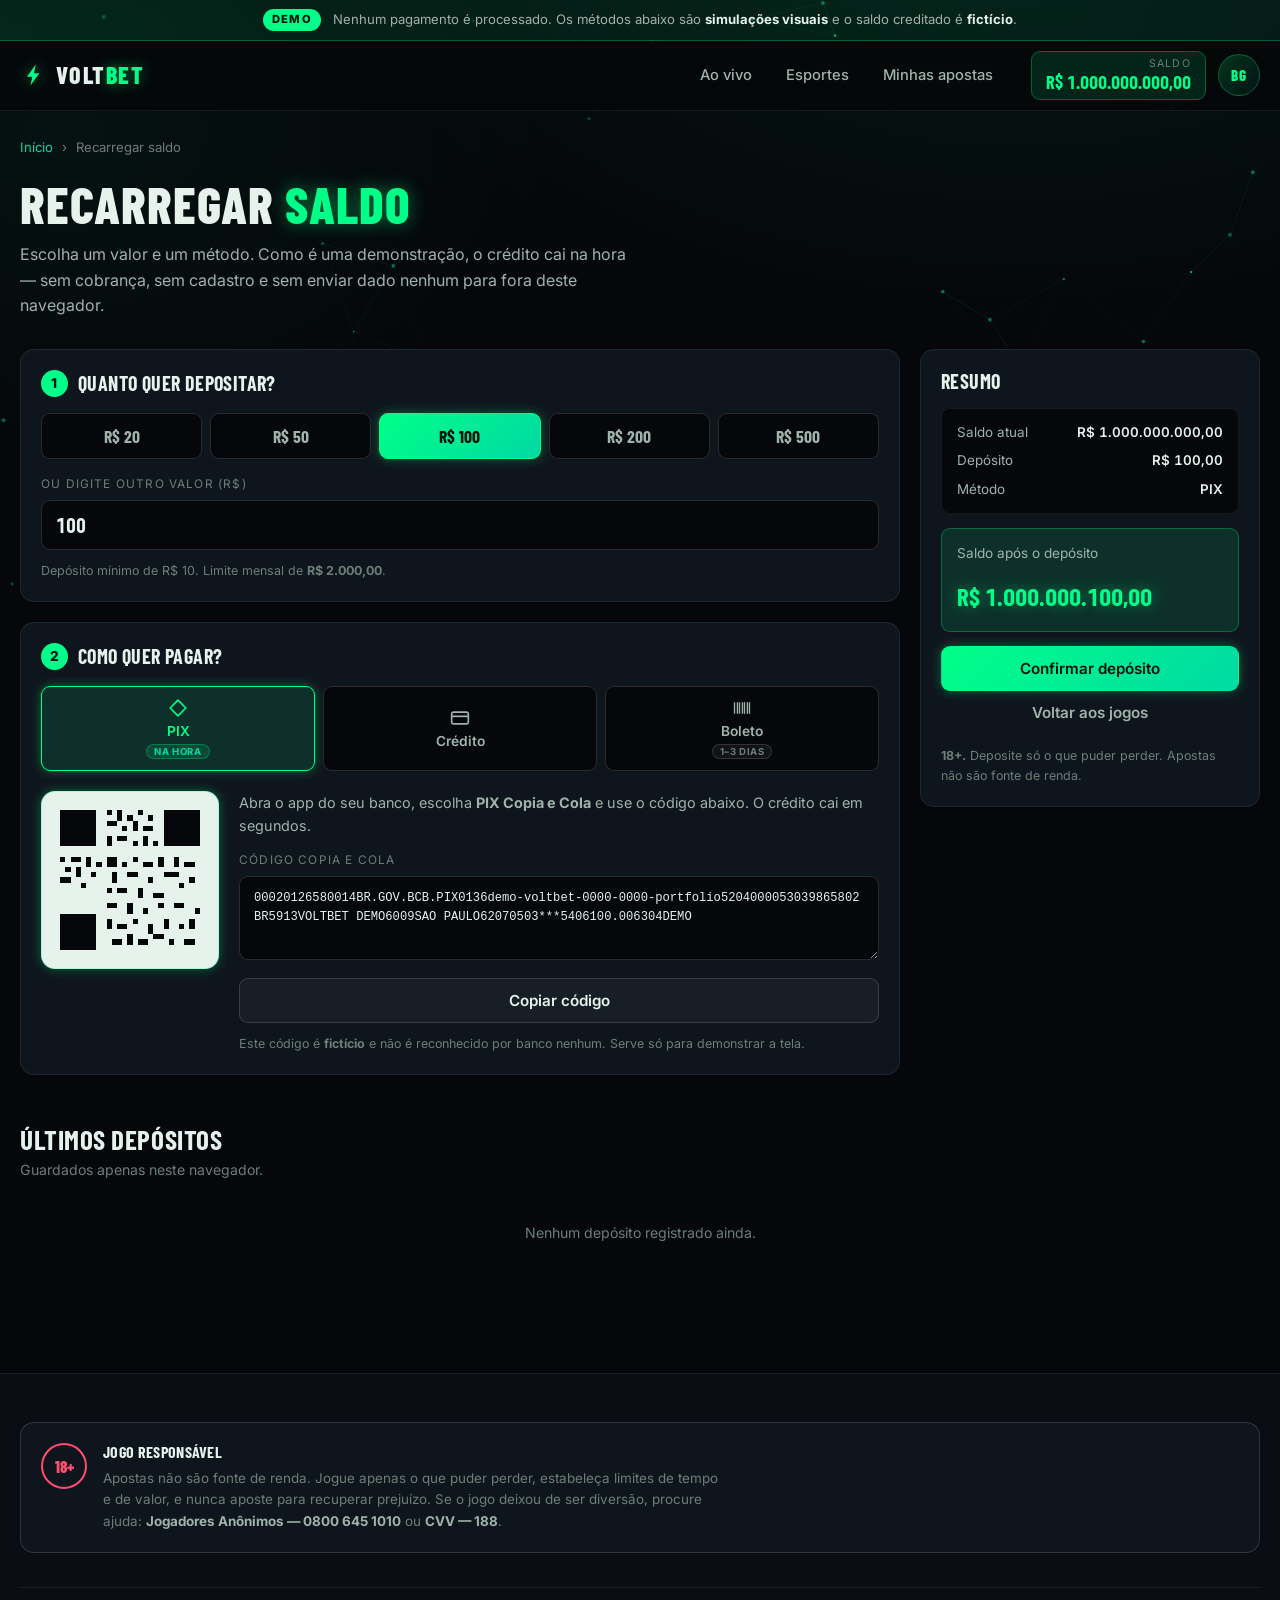
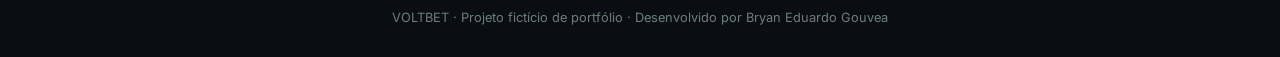
==== recarregar.html @ 622a9a7a "VoltBet: site de apostas como demonstração de portfólio Apostas esportivas com cupom, sete jogos de " ====
<!DOCTYPE html>
<html lang="pt-BR">
<head>
  <meta charset="UTF-8">
  <meta name="viewport" content="width=device-width, initial-scale=1.0">
  <meta name="description" content="Recarga de saldo fictício do VOLTBET — demonstração de portfólio com PIX, cartão e boleto simulados. Nenhum pagamento real é processado.">
  <meta name="theme-color" content="#05070a">
  <title>Recarregar saldo — VOLTBET (demonstração)</title>

  <link rel="preconnect" href="https://fonts.googleapis.com">
  <link rel="preconnect" href="https://fonts.gstatic.com" crossorigin>
  <link href="https://fonts.googleapis.com/css2?family=Barlow+Condensed:wght@600;700;800&family=Inter:wght@400;500;600;700&display=swap" rel="stylesheet">

  <link rel="icon" href="data:image/svg+xml,%3Csvg xmlns='http://www.w3.org/2000/svg' viewBox='0 0 32 32'%3E%3Crect width='32' height='32' rx='7' fill='%2305070a'/%3E%3Cpath d='M18 4 L8 18 h6 l-2 10 10-14 h-6 z' fill='%2300ff88'/%3E%3C/svg%3E">

  <link rel="stylesheet" href="css/style.css">
  <link rel="stylesheet" href="css/paginas.css">
</head>
<body>

  <a class="pular-para-conteudo" href="#conteudo">Pular para o conteúdo</a>

  <canvas id="fundo-animado" class="fundo-animado" aria-hidden="true"></canvas>

  <!-- ================== FAIXA DE AVISO ================== -->
  <div class="faixa-demo" role="note">
    <span class="faixa-demo__selo">DEMO</span>
    <p>
      Nenhum pagamento é processado. Os métodos abaixo são
      <strong>simulações visuais</strong> e o saldo creditado é
      <strong>fictício</strong>.
    </p>
  </div>

  <!-- ================== CABEÇALHO ================== -->
  <header class="cabecalho">
    <div class="cabecalho__interno">

      <a class="logo" href="index.html" aria-label="VOLTBET, página inicial">
        <svg class="logo__raio" viewBox="0 0 32 32" width="28" height="28" aria-hidden="true" focusable="false">
          <path d="M18 4 L8 18 h6 l-2 10 10-14 h-6 z" fill="currentColor"/>
        </svg>
        <span class="logo__texto">VOLT<span class="logo__destaque">BET</span></span>
      </a>

      <nav class="nav-principal" aria-label="Navegação principal">
        <ul>
          <li><a href="index.html#ao-vivo">Ao vivo</a></li>
          <li><a href="index.html#futebol">Esportes</a></li>
          <li><a href="index.html#historico">Minhas apostas</a></li>
        </ul>
      </nav>

      <div class="cabecalho__conta">
        <div class="saldo">
          <span class="saldo__rotulo">Saldo</span>
          <strong class="saldo__valor" id="saldo-valor" aria-live="polite">R$&nbsp;500,00</strong>
        </div>

        <button class="avatar" type="button" id="btn-perfil"
                aria-expanded="false" aria-controls="painel-perfil"
                aria-label="Abrir painel de perfil">
          <span class="avatar__iniciais" aria-hidden="true">BG</span>
        </button>
      </div>

    </div>
  </header>

  <!-- ================== CONTEÚDO ================== -->
  <main class="pagina" id="conteudo">

    <nav class="migalhas" aria-label="Você está aqui">
      <a href="index.html">Início</a>
      <span aria-hidden="true">›</span>
      <span aria-current="page">Recarregar saldo</span>
    </nav>

    <h1 class="pagina__titulo">RECARREGAR <span class="brilho-verde">SALDO</span></h1>
    <p class="pagina__descricao">
      Escolha um valor e um método. Como é uma demonstração, o crédito cai na
      hora — sem cobrança, sem cadastro e sem enviar dado nenhum para fora
      deste navegador.
    </p>

    <div class="recarga">

      <!-- ---------- COLUNA 1: valor + métodos ---------- -->
      <div class="recarga__principal">

        <!-- Passo 1: valor -->
        <section class="cartao" aria-labelledby="titulo-valor">
          <h2 class="cartao__titulo" id="titulo-valor">
            <span class="passo">1</span> Quanto quer depositar?
          </h2>

          <div class="valores-rapidos" role="group" aria-label="Valores sugeridos">
            <button class="valor-chip" type="button" data-valor="20">R$ 20</button>
            <button class="valor-chip" type="button" data-valor="50">R$ 50</button>
            <button class="valor-chip ativo" type="button" data-valor="100">R$ 100</button>
            <button class="valor-chip" type="button" data-valor="200">R$ 200</button>
            <button class="valor-chip" type="button" data-valor="500">R$ 500</button>
          </div>

          <label class="campo" for="valor-deposito">
            <span class="campo__rotulo">Ou digite outro valor (R$)</span>
            <input class="campo__entrada" type="number" id="valor-deposito"
                   min="10" step="10" value="100"
                   inputmode="decimal" autocomplete="off">
          </label>

          <p class="cartao__nota" id="aviso-limite">
            Depósito mínimo de R$ 10. Limite mensal de
            <strong id="texto-limite">R$ 2.000,00</strong>.
          </p>
        </section>

        <!-- Passo 2: método -->
        <section class="cartao" aria-labelledby="titulo-metodo">
          <h2 class="cartao__titulo" id="titulo-metodo">
            <span class="passo">2</span> Como quer pagar?
          </h2>

          <!-- Abas -->
          <div class="abas" role="tablist" aria-label="Métodos de pagamento">
            <button class="aba ativa" type="button" role="tab" id="aba-pix"
                    aria-selected="true" aria-controls="painel-pix" data-metodo="pix">
              <span class="aba__icone" aria-hidden="true">
                <svg viewBox="0 0 24 24" width="20" height="20">
                  <path d="M12 2.6 21.4 12 12 21.4 2.6 12z" fill="none" stroke="currentColor" stroke-width="2" stroke-linejoin="round"/>
                </svg>
              </span>
              PIX
              <span class="aba__selo">Na hora</span>
            </button>

            <button class="aba" type="button" role="tab" id="aba-cartao"
                    aria-selected="false" aria-controls="painel-cartao" data-metodo="cartão">
              <span class="aba__icone" aria-hidden="true">
                <svg viewBox="0 0 24 24" width="20" height="20">
                  <rect x="2" y="5" width="20" height="14" rx="2.5" fill="none" stroke="currentColor" stroke-width="2"/>
                  <path d="M2 10h20" stroke="currentColor" stroke-width="2"/>
                </svg>
              </span>
              Crédito
            </button>

            <button class="aba" type="button" role="tab" id="aba-boleto"
                    aria-selected="false" aria-controls="painel-boleto" data-metodo="boleto">
              <span class="aba__icone" aria-hidden="true">
                <svg viewBox="0 0 24 24" width="20" height="20">
                  <path d="M3 5v14M6.5 5v14M9 5v14M12.5 5v14M15 5v14M18.5 5v14M21 5v14"
                        stroke="currentColor" stroke-width="1.6"/>
                </svg>
              </span>
              Boleto
              <span class="aba__selo aba__selo--lento">1–3 dias</span>
            </button>
          </div>

          <!-- ===== PIX ===== -->
          <div class="painel-aba" id="painel-pix" role="tabpanel" aria-labelledby="aba-pix">

            <div class="pix">
              <!-- "QR Code" desenhado em SVG: é decorativo e não leva a lugar nenhum -->
              <div class="pix__qr" aria-hidden="true">
                <svg viewBox="0 0 29 29" width="150" height="150" shape-rendering="crispEdges">
                  <rect width="29" height="29" fill="#e6f2ec"/>
                  <g fill="#05070a">
                    <path d="M1 1h7v7h-7z M2 2h5v5h-5z M3 3h3v3h-3z"/>
                    <path d="M21 1h7v7h-7z M22 2h5v5h-5z M23 3h3v3h-3z"/>
                    <path d="M1 21h7v7h-7z M2 22h5v5h-5z M3 23h3v3h-3z"/>
                    <path d="M10 1h1v1h-1z M12 1h1v2h-1z M14 2h1v1h-1z M16 1h1v1h-1z M18 2h1v1h-1z"/>
                    <path d="M10 3h2v1h-2z M13 4h1v1h-1z M15 3h1v2h-1z M17 4h2v1h-2z"/>
                    <path d="M10 6h1v2h-1z M12 6h2v1h-2z M15 7h1v1h-1z M17 6h1v2h-1z M19 7h1v1h-1z"/>
                    <path d="M1 10h1v1h-1z M3 10h2v1h-2z M6 10h1v2h-1z M8 11h1v1h-1z"/>
                    <path d="M2 12h1v1h-1z M4 12h1v2h-1z M7 13h1v1h-1z M1 14h2v1h-2z M5 15h1v1h-1z"/>
                    <path d="M10 10h2v2h-2z M13 11h1v1h-1z M15 10h1v1h-1z M17 11h2v1h-2z M20 10h1v2h-1z"/>
                    <path d="M11 13h1v2h-1z M14 13h2v1h-2z M18 14h1v1h-1z M21 13h1v1h-1z"/>
                    <path d="M10 16h1v1h-1z M12 16h2v1h-2z M16 16h1v2h-1z M19 17h2v1h-2z"/>
                    <path d="M23 10h1v2h-1z M25 11h2v1h-2z M22 13h2v1h-2z M26 14h1v1h-1z M24 15h1v1h-1z"/>
                    <path d="M10 19h2v1h-2z M14 19h1v2h-1z M17 20h1v1h-1z M20 19h1v1h-1z M23 19h2v1h-2z M27 20h1v1h-1z"/>
                    <path d="M10 22h1v2h-1z M12 23h2v1h-2z M15 22h1v1h-1z M18 23h1v2h-1z M21 22h1v2h-1z M24 23h1v1h-1z M26 22h1v2h-1z"/>
                    <path d="M11 26h2v1h-2z M14 25h1v2h-1z M16 26h2v1h-2z M19 25h2v1h-2z M22 26h1v1h-1z M25 26h2v1h-2z"/>
                  </g>
                </svg>
              </div>

              <div class="pix__lado">
                <p class="pix__instrucao">
                  Abra o app do seu banco, escolha <strong>PIX Copia e Cola</strong>
                  e use o código abaixo. O crédito cai em segundos.
                </p>

                <label class="campo" for="codigo-pix">
                  <span class="campo__rotulo">Código copia e cola</span>
                  <textarea class="campo__entrada campo__entrada--codigo" id="codigo-pix"
                            rows="3" readonly></textarea>
                </label>

                <button class="btn btn--fantasma btn--largo" type="button" id="btn-copiar-pix">
                  Copiar código
                </button>

                <p class="cartao__nota">
                  Este código é <strong>fictício</strong> e não é reconhecido por
                  banco nenhum. Serve só para demonstrar a tela.
                </p>
              </div>
            </div>
          </div>

          <!-- ===== CARTÃO ===== -->
          <div class="painel-aba" id="painel-cartao" role="tabpanel" aria-labelledby="aba-cartao" hidden>

            <!--
              AVISO IMPORTANTE: este formulário é uma simulação de interface.
              Ele NÃO envia nada para lugar nenhum e NÃO guarda o número
              digitado — nem no localStorage, nem em variável que sobreviva
              ao envio. A validação é só de formato (algoritmo de Luhn).
            -->
            <div class="alerta alerta--atencao" role="note">
              <strong>Não digite um cartão de verdade.</strong>
              Esta tela é uma simulação de portfólio: nada é enviado nem
              guardado. Use o cartão de teste para ver a validação funcionando.
            </div>

            <button class="btn btn--contorno btn--largo" type="button" id="btn-cartao-teste">
              Preencher com cartão de teste
            </button>

            <div class="form-cartao">
              <label class="campo" for="cartao-numero">
                <span class="campo__rotulo">Número do cartão</span>
                <input class="campo__entrada campo__entrada--normal" type="text" id="cartao-numero"
                       inputmode="numeric" autocomplete="off" maxlength="19"
                       placeholder="0000 0000 0000 0000">
              </label>

              <label class="campo" for="cartao-nome">
                <span class="campo__rotulo">Nome impresso no cartão</span>
                <input class="campo__entrada campo__entrada--normal" type="text" id="cartao-nome"
                       autocomplete="off" placeholder="NOME COMO ESTÁ NO CARTÃO">
              </label>

              <div class="form-cartao__linha">
                <label class="campo" for="cartao-validade">
                  <span class="campo__rotulo">Validade</span>
                  <input class="campo__entrada campo__entrada--normal" type="text" id="cartao-validade"
                         inputmode="numeric" autocomplete="off" maxlength="5" placeholder="MM/AA">
                </label>

                <label class="campo" for="cartao-cvv">
                  <span class="campo__rotulo">CVV</span>
                  <input class="campo__entrada campo__entrada--normal" type="text" id="cartao-cvv"
                         inputmode="numeric" autocomplete="off" maxlength="4" placeholder="000">
                </label>
              </div>

              <label class="campo" for="cartao-parcelas">
                <span class="campo__rotulo">Parcelas</span>
                <select class="campo__entrada campo__entrada--normal" id="cartao-parcelas">
                  <option value="1">1x sem juros</option>
                  <option value="2">2x sem juros</option>
                  <option value="3">3x sem juros</option>
                </select>
              </label>

              <p class="cartao__nota" id="cartao-parcela-texto"></p>
            </div>
          </div>

          <!-- ===== BOLETO ===== -->
          <div class="painel-aba" id="painel-boleto" role="tabpanel" aria-labelledby="aba-boleto" hidden>

            <div class="alerta" role="note">
              No mundo real o boleto leva de <strong>1 a 3 dias úteis</strong>
              para compensar. Aqui, o botão simula a compensação na hora.
            </div>

            <dl class="lista-dados lista-dados--bloco">
              <div><dt>Vencimento</dt><dd id="boleto-vencimento">—</dd></div>
              <div><dt>Beneficiário</dt><dd>VOLTBET Demonstrações Ltda.</dd></div>
              <div><dt>Valor</dt><dd id="boleto-valor">R$&nbsp;100,00</dd></div>
            </dl>

            <label class="campo" for="linha-digitavel">
              <span class="campo__rotulo">Linha digitável</span>
              <textarea class="campo__entrada campo__entrada--codigo" id="linha-digitavel"
                        rows="2" readonly></textarea>
            </label>

            <button class="btn btn--fantasma btn--largo" type="button" id="btn-copiar-boleto">
              Copiar linha digitável
            </button>

            <p class="cartao__nota">
              Número fictício, gerado só para preencher a tela. Não corresponde
              a nenhum boleto real.
            </p>
          </div>

        </section>
      </div>

      <!-- ---------- COLUNA 2: resumo ---------- -->
      <aside class="recarga__resumo">
        <div class="cartao cartao--fixo">
          <h2 class="cartao__titulo">Resumo</h2>

          <dl class="lista-dados lista-dados--bloco">
            <div><dt>Saldo atual</dt><dd id="resumo-saldo-atual">R$&nbsp;500,00</dd></div>
            <div><dt>Depósito</dt><dd id="resumo-deposito">R$&nbsp;100,00</dd></div>
            <div><dt>Método</dt><dd id="resumo-metodo">PIX</dd></div>
          </dl>

          <div class="resumo-total">
            <span>Saldo após o depósito</span>
            <strong id="resumo-saldo-final">R$&nbsp;600,00</strong>
          </div>

          <p class="cartao__erro" id="recarga-erro" role="alert" hidden></p>

          <button class="btn btn--principal btn--largo" type="button" id="btn-confirmar">
            Confirmar depósito
          </button>

          <a class="btn btn--texto btn--largo" href="index.html">Voltar aos jogos</a>

          <p class="cartao__nota">
            <strong>18+.</strong> Deposite só o que puder perder. Apostas não
            são fonte de renda.
          </p>
        </div>
      </aside>

    </div>

    <!-- Últimos depósitos -->
    <section class="secao" aria-labelledby="titulo-depositos">
      <div class="secao__cabecalho">
        <h2 class="secao__titulo" id="titulo-depositos">Últimos depósitos</h2>
        <p class="secao__subtitulo">Guardados apenas neste navegador.</p>
      </div>
      <div class="historico" id="lista-depositos">
        <p class="vazio" id="depositos-vazio">Nenhum depósito registrado ainda.</p>
      </div>
    </section>

  </main>

  <!-- ================== RODAPÉ ================== -->
  <footer class="rodape">
    <div class="rodape__interno">
      <div class="rodape__responsavel" id="rodape-responsavel">
        <span class="selo-18" aria-label="Proibido para menores de 18 anos">18+</span>
        <div>
          <h3>Jogo responsável</h3>
          <p>
            Apostas não são fonte de renda. Jogue apenas o que puder perder,
            estabeleça limites de tempo e de valor, e nunca aposte para
            recuperar prejuízo. Se o jogo deixou de ser diversão, procure ajuda:
            <strong>Jogadores Anônimos — 0800 645 1010</strong> ou
            <strong>CVV — 188</strong>.
          </p>
        </div>
      </div>
      <p class="rodape__creditos">
        VOLTBET · Projeto fictício de portfólio · Desenvolvido por Bryan Eduardo Gouvea
      </p>
    </div>
  </footer>

  <!-- ================== PAINEL DE PERFIL ================== -->
  <div class="fundo-escuro" id="fundo-perfil"></div>

  <aside class="painel-perfil" id="painel-perfil" aria-labelledby="titulo-perfil">
    <header class="painel-perfil__topo">
      <div class="painel-perfil__identidade">
        <span class="avatar avatar--grande" aria-hidden="true">
          <span class="avatar__iniciais">BG</span>
        </span>
        <div>
          <h2 class="painel-perfil__nome" id="titulo-perfil">Bryan Gouvea</h2>
          <span class="painel-perfil__conta">Conta demo · VB-2026-0413</span>
        </div>
      </div>
      <button class="painel-perfil__fechar" type="button" id="btn-fechar-perfil"
              aria-label="Fechar painel de perfil">&times;</button>
    </header>

    <div class="painel-perfil__corpo">

      <section class="painel-bloco painel-bloco--saldo">
        <span class="painel-bloco__rotulo">Saldo disponível</span>
        <strong class="painel-bloco__saldo" id="perfil-saldo">R$&nbsp;500,00</strong>
        <a class="btn btn--principal btn--largo" href="index.html">Ir apostar</a>
      </section>

      <section class="painel-bloco">
        <h3 class="painel-bloco__titulo">Minha atividade</h3>
        <dl class="estatisticas">
          <div class="estatistica"><dt>Apostas feitas</dt><dd id="perfil-apostas">0</dd></div>
          <div class="estatistica"><dt>Total apostado</dt><dd id="perfil-total-apostado">R$&nbsp;0,00</dd></div>
          <div class="estatistica"><dt>Retorno potencial</dt><dd class="estatistica--verde" id="perfil-retorno">R$&nbsp;0,00</dd></div>
          <div class="estatistica"><dt>Maior odd</dt><dd id="perfil-maior-odd">—</dd></div>
          <div class="estatistica"><dt>Múltiplas</dt><dd id="perfil-multiplas">0</dd></div>
        </dl>
      </section>

      <section class="painel-bloco">
        <h3 class="painel-bloco__titulo">
          Limite mensal de depósito
          <span class="etiqueta-mini">Jogo responsável</span>
        </h3>
        <div class="barra" role="progressbar" aria-label="Depositado no mês"
             aria-valuemin="0" aria-valuenow="0" aria-valuemax="2000">
          <span class="barra__preenchimento" id="perfil-barra"></span>
        </div>
        <ul class="lista-dados">
          <li><span>Depositado no mês</span><strong id="perfil-depositado">R$&nbsp;0,00</strong></li>
          <li><span>Teto mensal</span><strong id="perfil-limite">R$&nbsp;2.000,00</strong></li>
          <li><span>Ainda disponível</span><strong id="perfil-restante">R$&nbsp;2.000,00</strong></li>
        </ul>
        <p class="painel-bloco__nota">
          O limite existe para você decidir com a cabeça fria o quanto pode
          gastar — antes de estar no calor do jogo.
        </p>
      </section>

      <section class="painel-bloco">
        <button class="btn btn--contorno btn--largo" type="button" id="btn-zerar">
          Zerar demonstração
        </button>
        <p class="painel-bloco__nota">
          Apaga saldo, apostas e depósitos guardados neste navegador e volta
          tudo ao estado inicial.
        </p>
      </section>

    </div>
  </aside>

  <div class="toast" id="toast" role="status" aria-live="polite"></div>

  <script src="js/comum.js" defer></script>
  <script src="js/fundo.js" defer></script>
  <script src="js/perfil.js" defer></script>
  <script src="js/recarregar.js" defer></script>
</body>
</html>
---- css/style.css ----
/* ==========================================================================
   VOLTBET — folha de estilo principal
   Tema: dark profundo + neon verde
   Organização: 1) variáveis  2) base  3) componentes  4) responsivo
   ========================================================================== */

/* --------------------------------------------------------------------------
   1. VARIÁVEIS
   Todas as cores e medidas ficam aqui. Para mudar o tema inteiro do site,
   basta alterar os valores abaixo.
   -------------------------------------------------------------------------- */
:root {
  /* Fundos, do mais escuro ao mais claro */
  --fundo-base:      #05070a;
  --fundo-elevado:   #0a0e14;
  --fundo-cartao:    #0f151d;
  --fundo-cartao-2:  #141c26;

  /* Verde neon — a cor da marca */
  --neon:            #00ff88;
  --neon-forte:      #39ff14;
  --neon-suave:      #00d9a3;
  --neon-fraco:      rgba(0, 255, 136, 0.12);
  --neon-borda:      rgba(0, 255, 136, 0.28);

  /* Vermelho, usado só quando uma odd cai */
  --vermelho:        #ff4d6d;
  --vermelho-fraco:  rgba(255, 77, 109, 0.14);

  /* Texto */
  --texto:           #e6f2ec;
  --texto-suave:     #9fb3aa;
  --texto-apagado:   #6b7f77;

  /* Bordas e sombras */
  --borda:           rgba(255, 255, 255, 0.07);
  --borda-forte:     rgba(255, 255, 255, 0.14);
  --brilho-neon:     0 0 12px rgba(0, 255, 136, 0.35);
  --brilho-forte:    0 0 24px rgba(0, 255, 136, 0.5);

  /* Medidas */
  --raio:            14px;
  --raio-pequeno:    9px;
  --largura-maxima:  1320px;
  --altura-cabecalho: 68px;
  --transicao:       180ms ease;

  /* Tipografia */
  --fonte-titulo: "Barlow Condensed", "Arial Narrow", sans-serif;
  --fonte-texto:  "Inter", system-ui, -apple-system, "Segoe UI", sans-serif;
}

/* --------------------------------------------------------------------------
   2. BASE
   -------------------------------------------------------------------------- */
*,
*::before,
*::after { box-sizing: border-box; }

html {
  scroll-behavior: smooth;
  /* Compensa o cabeçalho fixo quando se rola até uma âncora */
  scroll-padding-top: calc(var(--altura-cabecalho) + 24px);
}

body {
  margin: 0;
  min-height: 100vh;
  font-family: var(--fonte-texto);
  font-size: 16px;
  line-height: 1.6;
  color: var(--texto);
  /* Gradiente de segurança: se o canvas do fundo animado não carregar,
     a página continua escura e legível. */
  background:
    radial-gradient(1200px 700px at 80% -10%, rgba(0, 255, 136, 0.07), transparent 60%),
    radial-gradient(900px 600px at 5% 15%, rgba(0, 217, 163, 0.05), transparent 55%),
    var(--fundo-base);
  background-attachment: fixed;
  -webkit-font-smoothing: antialiased;
}

h1, h2, h3 {
  font-family: var(--fonte-titulo);
  letter-spacing: 0.02em;
  line-height: 1.1;
  margin: 0;
}

p { margin: 0; }

ul {
  list-style: none;
  margin: 0;
  padding: 0;
}

a {
  color: inherit;
  text-decoration: none;
}

button {
  font-family: inherit;
  font-size: inherit;
  color: inherit;
  cursor: pointer;
}

/* Foco sempre visível para quem navega por teclado */
:focus-visible {
  outline: 2px solid var(--neon);
  outline-offset: 3px;
  border-radius: 4px;
}

/* Atalho "pular para o conteúdo": só aparece ao receber foco */
.pular-para-conteudo {
  position: absolute;
  left: -9999px;
  top: 0;
  z-index: 999;
  padding: 12px 20px;
  background: var(--neon);
  color: #04120b;
  font-weight: 700;
  border-radius: 0 0 var(--raio-pequeno) 0;
}
.pular-para-conteudo:focus {
  left: 0;
}

/* Fundo animado em canvas, atrás de tudo */
.fundo-animado {
  position: fixed;
  inset: 0;
  width: 100%;
  height: 100%;
  z-index: -1;
  pointer-events: none;
}

/* Detalhe recorrente: texto com brilho neon */
.brilho-verde {
  color: var(--neon);
  text-shadow: 0 0 18px rgba(0, 255, 136, 0.45);
}

/* Bolinha pulsante que indica transmissão ao vivo */
.ponto-live {
  display: inline-block;
  width: 8px;
  height: 8px;
  border-radius: 50%;
  background: var(--vermelho);
  box-shadow: 0 0 0 0 rgba(255, 77, 109, 0.7);
  animation: pulsar 1.8s infinite;
  vertical-align: middle;
}

@keyframes pulsar {
  0%   { box-shadow: 0 0 0 0 rgba(255, 77, 109, 0.6); }
  70%  { box-shadow: 0 0 0 8px rgba(255, 77, 109, 0); }
  100% { box-shadow: 0 0 0 0 rgba(255, 77, 109, 0); }
}

/* --------------------------------------------------------------------------
   3. COMPONENTES
   -------------------------------------------------------------------------- */

/* ---------- Botões ---------- */
/* O atributo hidden tem a mesma especificidade de uma classe: sem isto aqui,
   o display: inline-flex abaixo venceria e um botão "escondido" continuaria
   aparecendo. */
.btn[hidden] {
  display: none;
}
.btn {
  display: inline-flex;
  align-items: center;
  justify-content: center;
  gap: 8px;
  padding: 12px 22px;
  border: 1px solid transparent;
  border-radius: var(--raio-pequeno);
  font-weight: 600;
  font-size: 0.95rem;
  text-align: center;
  transition: transform var(--transicao), box-shadow var(--transicao),
              background var(--transicao), border-color var(--transicao);
}

.btn--principal {
  background: linear-gradient(135deg, var(--neon), var(--neon-suave));
  color: #04120b;
  box-shadow: var(--brilho-neon);
}
.btn--principal:hover {
  transform: translateY(-2px);
  box-shadow: var(--brilho-forte);
}

.btn--contorno {
  background: transparent;
  border-color: var(--neon-borda);
  color: var(--neon);
}
.btn--contorno:hover {
  background: var(--neon-fraco);
  border-color: var(--neon);
}

.btn--fantasma {
  background: rgba(255, 255, 255, 0.04);
  border-color: var(--borda-forte);
  color: var(--texto);
}
.btn--fantasma:hover {
  background: rgba(255, 255, 255, 0.08);
}

.btn--texto {
  background: transparent;
  color: var(--texto-suave);
  padding: 9px 14px;
}
.btn--texto:hover { color: var(--texto); }

.btn--pequeno {
  padding: 8px 14px;
  font-size: 0.85rem;
}

.btn--largo {
  width: 100%;
}

/* ---------- Faixa de aviso "DEMO" ---------- */
.faixa-demo {
  display: flex;
  align-items: center;
  justify-content: center;
  gap: 12px;
  flex-wrap: wrap;
  padding: 9px 18px;
  background: linear-gradient(90deg, rgba(0, 255, 136, 0.1), rgba(0, 217, 163, 0.06));
  border-bottom: 1px solid var(--neon-borda);
  font-size: 0.82rem;
  color: var(--texto-suave);
  text-align: center;
}
.faixa-demo strong { color: var(--texto); }

.faixa-demo__selo {
  flex-shrink: 0;
  padding: 2px 9px;
  border-radius: 999px;
  background: var(--neon);
  color: #04120b;
  font-weight: 800;
  font-size: 0.7rem;
  letter-spacing: 0.1em;
}

/* ---------- Cabeçalho ---------- */
.cabecalho {
  position: sticky;
  top: 0;
  z-index: 100;
  background: rgba(5, 7, 10, 0.88);
  backdrop-filter: blur(14px);
  border-bottom: 1px solid var(--borda);
}

.cabecalho__interno {
  max-width: var(--largura-maxima);
  margin: 0 auto;
  min-height: var(--altura-cabecalho);
  padding: 10px 20px;
  display: flex;
  align-items: center;
  gap: 24px;
}

.logo {
  display: inline-flex;
  align-items: center;
  gap: 8px;
  color: var(--neon);
  flex-shrink: 0;
}
.logo__raio {
  filter: drop-shadow(0 0 8px rgba(0, 255, 136, 0.6));
}
.logo__texto {
  font-family: var(--fonte-titulo);
  font-size: 1.5rem;
  font-weight: 800;
  letter-spacing: 0.06em;
  color: var(--texto);
}
.logo__destaque {
  color: var(--neon);
  text-shadow: 0 0 14px rgba(0, 255, 136, 0.5);
}

.nav-principal {
  margin-left: auto;
}
.nav-principal ul {
  display: flex;
  gap: 6px;
}
.nav-principal a {
  display: block;
  padding: 8px 14px;
  border-radius: var(--raio-pequeno);
  font-size: 0.92rem;
  font-weight: 500;
  color: var(--texto-suave);
  transition: color var(--transicao), background var(--transicao);
}
.nav-principal a:hover {
  color: var(--neon);
  background: var(--neon-fraco);
}

.cabecalho__conta {
  display: flex;
  align-items: center;
  gap: 12px;
}

.saldo {
  display: flex;
  flex-direction: column;
  align-items: flex-end;
  line-height: 1.2;
  padding: 6px 14px;
  border: 1px solid var(--neon-borda);
  border-radius: var(--raio-pequeno);
  background: var(--neon-fraco);
}
.saldo__rotulo {
  font-size: 0.66rem;
  text-transform: uppercase;
  letter-spacing: 0.12em;
  color: var(--texto-apagado);
}
.saldo__valor {
  font-family: var(--fonte-titulo);
  font-size: 1.15rem;
  font-weight: 700;
  color: var(--neon);
  font-variant-numeric: tabular-nums;
}
/* Piscada rápida quando o saldo muda */
.saldo__valor.piscou {
  animation: piscar-saldo 600ms ease;
}
@keyframes piscar-saldo {
  0%   { transform: scale(1); }
  35%  { transform: scale(1.14); text-shadow: 0 0 20px rgba(0, 255, 136, 0.8); }
  100% { transform: scale(1); }
}

/* ---------- Layout de duas colunas ---------- */
.layout {
  max-width: var(--largura-maxima);
  margin: 0 auto;
  padding: 28px 20px 60px;
  display: grid;
  grid-template-columns: 1fr;
  gap: 28px;
}

.conteudo {
  min-width: 0; /* impede que o grid estoure na horizontal */
}

/* ---------- Hero ---------- */
.hero {
  display: grid;
  grid-template-columns: 1fr;
  gap: 28px;
  align-items: center;
  padding: 20px 0 40px;
}

.etiqueta {
  display: inline-block;
  padding: 5px 13px;
  border-radius: 999px;
  border: 1px solid var(--neon-borda);
  background: var(--neon-fraco);
  color: var(--neon);
  font-size: 0.72rem;
  font-weight: 700;
  letter-spacing: 0.14em;
  text-transform: uppercase;
  margin-bottom: 16px;
}

.hero__titulo {
  font-size: clamp(2.6rem, 7vw, 4.6rem);
  font-weight: 800;
  text-transform: uppercase;
  margin-bottom: 16px;
}

.hero__descricao {
  color: var(--texto-suave);
  max-width: 52ch;
  margin-bottom: 26px;
}

.hero__acoes {
  display: flex;
  flex-wrap: wrap;
  gap: 12px;
}

/* ---------- Cartão do jogo em destaque ---------- */
.cartao-destaque {
  position: relative;
  padding: 22px;
  border-radius: var(--raio);
  border: 1px solid var(--neon-borda);
  background:
    linear-gradient(160deg, rgba(0, 255, 136, 0.07), transparent 55%),
    var(--fundo-cartao);
  box-shadow: 0 20px 50px rgba(0, 0, 0, 0.5), inset 0 1px 0 rgba(255, 255, 255, 0.04);
  overflow: hidden;
}
/* Linha de brilho correndo no topo do cartão */
.cartao-destaque::before {
  content: "";
  position: absolute;
  top: 0;
  left: 0;
  right: 0;
  height: 2px;
  background: linear-gradient(90deg, transparent, var(--neon), transparent);
  animation: correr-brilho 3.5s linear infinite;
}
@keyframes correr-brilho {
  0%   { transform: translateX(-100%); }
  100% { transform: translateX(100%); }
}

.cartao-destaque__topo {
  display: flex;
  justify-content: space-between;
  align-items: center;
  gap: 12px;
  flex-wrap: wrap;
  font-size: 0.78rem;
  color: var(--texto-apagado);
  margin-bottom: 20px;
}
.cartao-destaque__liga {
  color: var(--neon-suave);
  font-weight: 600;
}

.cartao-destaque__confronto {
  display: grid;
  grid-template-columns: 1fr auto 1fr;
  align-items: center;
  gap: 14px;
  margin-bottom: 22px;
}

.time {
  display: flex;
  flex-direction: column;
  align-items: center;
  gap: 10px;
  text-align: center;
}
.time__nome {
  font-family: var(--fonte-titulo);
  font-size: 1.15rem;
  font-weight: 700;
  text-transform: uppercase;
}

.time__escudo {
  width: 52px;
  height: 52px;
  border-radius: 50%;
  border: 2px solid var(--borda-forte);
  position: relative;
  overflow: hidden;
  display: block;
}
.time__escudo img {
  width: 100%;
  height: 100%;
  object-fit: cover;
  display: block;
}

.cartao-destaque__vs {
  font-family: var(--fonte-titulo);
  font-size: 1.1rem;
  font-weight: 700;
  color: var(--texto-apagado);
  letter-spacing: 0.1em;
}

/* ---------- Barra de esportes ---------- */
.barra-esportes {
  position: sticky;
  top: var(--altura-cabecalho);
  z-index: 60;
  margin-bottom: 28px;
  padding: 10px 0;
  background: rgba(5, 7, 10, 0.9);
  backdrop-filter: blur(10px);
  border-bottom: 1px solid var(--borda);
}
.barra-esportes ul {
  display: flex;
  gap: 8px;
  overflow-x: auto;
  padding-bottom: 2px;
  scrollbar-width: thin;
}

.chip {
  display: inline-flex;
  align-items: center;
  gap: 7px;
  white-space: nowrap;
  padding: 9px 17px;
  border-radius: 999px;
  border: 1px solid var(--borda-forte);
  background: var(--fundo-cartao);
  color: var(--texto-suave);
  font-size: 0.88rem;
  font-weight: 600;
  transition: all var(--transicao);
}
.chip:hover {
  color: var(--neon);
  border-color: var(--neon-borda);
  background: var(--neon-fraco);
}
/* Classe aplicada pelo JavaScript conforme a seção visível */
.chip.ativo {
  color: #04120b;
  background: var(--neon);
  border-color: var(--neon);
  box-shadow: var(--brilho-neon);
}
.chip.ativo .ponto-live { background: #04120b; }

/* ---------- Seções ---------- */
.secao {
  margin-bottom: 46px;
}
.secao__cabecalho {
  margin-bottom: 18px;
}
.secao__titulo {
  display: flex;
  align-items: center;
  gap: 10px;
  font-size: 1.7rem;
  font-weight: 700;
  text-transform: uppercase;
}
.secao__subtitulo {
  margin-top: 4px;
  font-size: 0.88rem;
  color: var(--texto-apagado);
}

/* ---------- Lista de eventos ---------- */
.lista-eventos {
  display: flex;
  flex-direction: column;
  gap: 12px;
}

.evento {
  display: grid;
  grid-template-columns: 1fr;
  gap: 16px;
  padding: 16px 18px;
  border-radius: var(--raio);
  border: 1px solid var(--borda);
  background: var(--fundo-cartao);
  transition: border-color var(--transicao), transform var(--transicao),
              box-shadow var(--transicao);
}
.evento:hover {
  border-color: var(--neon-borda);
  transform: translateY(-2px);
  box-shadow: 0 10px 30px rgba(0, 0, 0, 0.4);
}

/* Jogo ao vivo ganha uma barra verde na lateral esquerda */
.evento--live {
  border-left: 3px solid var(--neon);
  background:
    linear-gradient(90deg, rgba(0, 255, 136, 0.05), transparent 40%),
    var(--fundo-cartao);
}

.evento__info { min-width: 0; }

.evento__liga {
  display: block;
  font-size: 0.72rem;
  text-transform: uppercase;
  letter-spacing: 0.1em;
  color: var(--neon-suave);
  margin-bottom: 6px;
}

.evento__times {
  font-size: 1.15rem;
  font-weight: 700;
  margin-bottom: 5px;
}
.evento__vs {
  color: var(--texto-apagado);
  font-weight: 600;
  margin: 0 4px;
}
.evento__placar {
  display: inline-block;
  margin: 0 8px;
  padding: 1px 10px;
  border-radius: 6px;
  background: var(--neon);
  color: #04120b;
  font-variant-numeric: tabular-nums;
}

.evento__estado {
  display: inline-flex;
  align-items: center;
  gap: 6px;
  font-size: 0.82rem;
  color: var(--texto-apagado);
}

/* Relógio da partida: fonte tabular para os números não "dançarem" a cada
   segundo que muda */
.evento__relogio {
  font-variant-numeric: tabular-nums;
  letter-spacing: 0.02em;
}

/* Jogo que acabou: perde o destaque verde e as odds congelam */
.evento--encerrado {
  opacity: 0.55;
  border-left-color: var(--texto-apagado);
  background: var(--fundo-cartao);
}
.evento--encerrado .ponto-live {
  background: var(--texto-apagado);
  animation: none;
  box-shadow: none;
}
.evento--encerrado .odd {
  pointer-events: none;
}

/* ---------- Odds ---------- */
.odds {
  display: grid;
  gap: 8px;
}
.odds--2 { grid-template-columns: repeat(2, minmax(0, 1fr)); }
.odds--3 { grid-template-columns: repeat(3, minmax(0, 1fr)); }

.odd {
  display: flex;
  flex-direction: column;
  align-items: center;
  justify-content: center;
  gap: 3px;
  min-height: 58px;
  padding: 9px 8px;
  border-radius: var(--raio-pequeno);
  border: 1px solid var(--borda-forte);
  background: var(--fundo-cartao-2);
  transition: all var(--transicao);
}
.odd:hover {
  border-color: var(--neon);
  background: var(--neon-fraco);
  box-shadow: var(--brilho-neon);
}

.odd__rotulo {
  font-size: 0.68rem;
  text-transform: uppercase;
  letter-spacing: 0.08em;
  color: var(--texto-apagado);
  white-space: nowrap;
  overflow: hidden;
  text-overflow: ellipsis;
  max-width: 100%;
}

.odd__valor {
  font-family: var(--fonte-titulo);
  font-size: 1.32rem;
  font-weight: 700;
  color: var(--neon);
  font-variant-numeric: tabular-nums;
  transition: color var(--transicao), transform var(--transicao);
}

/* Odd que está no cupom */
.odd.selecionada {
  border-color: var(--neon);
  background: linear-gradient(135deg, var(--neon), var(--neon-suave));
  box-shadow: var(--brilho-forte);
}
.odd.selecionada .odd__rotulo,
.odd.selecionada .odd__valor {
  color: #04120b;
}

/* Animação de quando a odd sobe ou desce (jogos ao vivo) */
.odd.subiu .odd__valor {
  color: var(--neon-forte);
  transform: translateY(-3px);
}
.odd.subiu {
  background: var(--neon-fraco);
  border-color: var(--neon);
}
.odd.caiu .odd__valor {
  color: var(--vermelho);
  transform: translateY(3px);
}
.odd.caiu {
  background: var(--vermelho-fraco);
  border-color: var(--vermelho);
}
/* Se estiver selecionada, o destaque de subida/queda não sobrepõe */
.odd.selecionada.subiu .odd__valor,
.odd.selecionada.caiu .odd__valor { color: #04120b; }

/* ---------- Cassino (crash, slots e mesas) ---------- */
.grade-cassino {
  display: grid;
  grid-template-columns: repeat(auto-fill, minmax(190px, 1fr));
  gap: 14px;
}

.jogo-cassino {
  display: flex;
  flex-direction: column;
  border-radius: var(--raio);
  overflow: hidden;
  border: 1px solid var(--borda);
  background: var(--fundo-cartao);
  transition: border-color var(--transicao), transform var(--transicao),
              box-shadow var(--transicao);
}
.jogo-cassino:hover {
  border-color: var(--neon-borda);
  transform: translateY(-3px);
  box-shadow: 0 14px 32px rgba(0, 0, 0, 0.45);
}

.jogo-cassino__capa {
  position: relative;
  height: 155px;
  overflow: hidden;
  background: var(--fundo-cartao-2);
}
.jogo-cassino__capa img {
  width: 100%;
  height: 100%;
  object-fit: cover;
  /* Prioriza o topo da imagem: é onde fica o selo do provedor do jogo */
  object-position: center top;
  display: block;
  transition: transform var(--transicao);
}
.jogo-cassino:hover .jogo-cassino__capa img {
  transform: scale(1.05);
}
.jogo-cassino__multiplicador {
  position: absolute;
  bottom: 9px;
  left: 10px;
  padding: 2px 9px;
  border-radius: 999px;
  font-family: var(--fonte-titulo);
  font-size: 0.85rem;
  font-weight: 700;
  color: #04120b;
  background: var(--neon);
  box-shadow: 0 2px 10px rgba(0, 0, 0, 0.5);
  font-variant-numeric: tabular-nums;
  transition: background var(--transicao), color var(--transicao);
}
/* Aviator "explodiu": o multiplicador pisca vermelho até reiniciar o voo */
.jogo-cassino__multiplicador--caiu {
  background: var(--vermelho);
  color: #fff;
}

.jogo-cassino__rodape {
  display: flex;
  align-items: center;
  justify-content: space-between;
  gap: 8px;
  padding: 12px 14px;
}
.jogo-cassino__nome {
  font-size: 0.95rem;
  font-weight: 700;
  line-height: 1.2;
}
.jogo-cassino__categoria {
  display: block;
  margin-top: 2px;
  font-size: 0.7rem;
  color: var(--texto-apagado);
}
.jogo-cassino__jogar {
  flex-shrink: 0;
  padding: 8px 14px;
  border-radius: var(--raio-pequeno);
  border: 1px solid var(--neon-borda);
  background: var(--neon-fraco);
  color: var(--neon);
  font-size: 0.78rem;
  font-weight: 700;
  transition: all var(--transicao);
}
.jogo-cassino__jogar:hover {
  background: var(--neon);
  color: #04120b;
  box-shadow: var(--brilho-neon);
}

/* ---------- Cupom de aposta ---------- */
.cupom {
  border-radius: var(--raio);
  border: 1px solid var(--neon-borda);
  background: var(--fundo-elevado);
  box-shadow: 0 20px 50px rgba(0, 0, 0, 0.55);
  overflow: hidden;
}

.cupom__topo {
  display: flex;
  align-items: center;
  gap: 12px;
  width: 100%;
  padding: 15px 18px;
  border: 0;
  background: linear-gradient(135deg, rgba(0, 255, 136, 0.14), rgba(0, 217, 163, 0.05));
  border-bottom: 1px solid var(--borda);
  text-align: left;
}

.cupom__titulo {
  display: inline-flex;
  align-items: center;
  gap: 9px;
  font-family: var(--fonte-titulo);
  font-size: 1.3rem;
  font-weight: 700;
  text-transform: uppercase;
}

.cupom__contador {
  display: inline-flex;
  align-items: center;
  justify-content: center;
  min-width: 25px;
  height: 25px;
  padding: 0 7px;
  border-radius: 999px;
  background: var(--neon);
  color: #04120b;
  font-family: var(--fonte-texto);
  font-size: 0.82rem;
  font-weight: 700;
}

.cupom__retorno-resumo {
  margin-left: auto;
  font-size: 0.8rem;
  color: var(--texto-apagado);
}
.cupom__retorno-resumo strong {
  color: var(--neon);
  font-variant-numeric: tabular-nums;
}

/* A seta só aparece no celular, onde o cupom abre e fecha */
.cupom__seta { display: none; }

.cupom__corpo {
  padding: 16px 18px 18px;
}

.cupom__vazio,
.vazio {
  padding: 22px 6px;
  text-align: center;
  color: var(--texto-apagado);
  font-size: 0.88rem;
  line-height: 1.7;
}

.cupom__lista {
  display: flex;
  flex-direction: column;
  gap: 9px;
  margin-bottom: 16px;
}

.selecao {
  position: relative;
  padding: 11px 38px 11px 13px;
  border-radius: var(--raio-pequeno);
  border: 1px solid var(--borda);
  background: var(--fundo-cartao);
  animation: entrar 220ms ease;
}
@keyframes entrar {
  from { opacity: 0; transform: translateY(-6px); }
  to   { opacity: 1; transform: translateY(0); }
}

.selecao__jogo {
  display: block;
  font-size: 0.72rem;
  color: var(--texto-apagado);
  margin-bottom: 3px;
}
.selecao__linha {
  display: flex;
  align-items: center;
  justify-content: space-between;
  gap: 10px;
}
.selecao__nome {
  font-weight: 600;
  font-size: 0.92rem;
}
.selecao__odd {
  font-family: var(--fonte-titulo);
  font-size: 1.05rem;
  font-weight: 700;
  color: var(--neon);
  font-variant-numeric: tabular-nums;
}

.selecao__remover {
  position: absolute;
  top: 8px;
  right: 8px;
  width: 24px;
  height: 24px;
  display: flex;
  align-items: center;
  justify-content: center;
  border: 0;
  border-radius: 6px;
  background: transparent;
  color: var(--texto-apagado);
  font-size: 1.1rem;
  line-height: 1;
  transition: all var(--transicao);
}
.selecao__remover:hover {
  background: var(--vermelho-fraco);
  color: var(--vermelho);
}

.cupom__tipo {
  padding: 7px 12px;
  margin-bottom: 14px;
  border-radius: var(--raio-pequeno);
  background: var(--neon-fraco);
  border: 1px solid var(--neon-borda);
  color: var(--neon);
  font-size: 0.78rem;
  font-weight: 600;
  text-align: center;
  letter-spacing: 0.04em;
}

/* Seletor Simples / Múltipla — só aparece com 2 ou mais seleções */
.modo {
  display: grid;
  grid-template-columns: 1fr 1fr;
  gap: 4px;
  padding: 4px;
  margin-bottom: 10px;
  border-radius: var(--raio-pequeno);
  border: 1px solid var(--borda-forte);
  background: var(--fundo-base);
}

.modo__botao {
  /* 44px é o mínimo confortável para o dedo em tela de toque */
  min-height: 44px;
  padding: 9px 8px;
  border: 0;
  border-radius: 7px;
  background: transparent;
  color: var(--texto-suave);
  font-size: 0.86rem;
  font-weight: 600;
  transition: all var(--transicao);
}
.modo__botao:hover {
  color: var(--neon);
  background: var(--neon-fraco);
}
.modo__botao.ativo {
  background: linear-gradient(135deg, var(--neon), var(--neon-suave));
  color: #04120b;
  box-shadow: var(--brilho-neon);
}

/* Frase curta explicando o risco de cada modo */
.modo__explicacao {
  margin-bottom: 12px;
  padding: 8px 11px;
  border-radius: var(--raio-pequeno);
  background: rgba(255, 255, 255, 0.03);
  border-left: 2px solid var(--neon-suave);
  font-size: 0.76rem;
  line-height: 1.5;
  color: var(--texto-apagado);
}

/* Retorno individual de cada seleção (aparece só no modo simples) */
.selecao__retorno {
  display: block;
  margin-top: 5px;
  padding-top: 5px;
  border-top: 1px dashed var(--borda);
  font-size: 0.76rem;
  color: var(--texto-apagado);
}
.selecao__retorno strong {
  color: var(--neon);
  font-variant-numeric: tabular-nums;
}

.campo {
  display: block;
  margin-bottom: 10px;
}
.campo__rotulo {
  display: block;
  font-size: 0.74rem;
  text-transform: uppercase;
  letter-spacing: 0.1em;
  color: var(--texto-apagado);
  margin-bottom: 6px;
}
.campo__entrada {
  width: 100%;
  padding: 12px 14px;
  border-radius: var(--raio-pequeno);
  border: 1px solid var(--borda-forte);
  background: var(--fundo-base);
  color: var(--texto);
  font-family: var(--fonte-titulo);
  font-size: 1.25rem;
  font-weight: 700;
  font-variant-numeric: tabular-nums;
  transition: border-color var(--transicao), box-shadow var(--transicao);
}
.campo__entrada:focus {
  outline: none;
  border-color: var(--neon);
  box-shadow: var(--brilho-neon);
}

.atalhos-valor {
  display: grid;
  grid-template-columns: repeat(4, 1fr);
  gap: 6px;
  margin-bottom: 16px;
}
.atalho {
  padding: 8px 4px;
  border-radius: 7px;
  border: 1px solid var(--borda-forte);
  background: var(--fundo-cartao);
  color: var(--texto-suave);
  font-size: 0.8rem;
  font-weight: 600;
  transition: all var(--transicao);
}
.atalho:hover {
  border-color: var(--neon);
  color: var(--neon);
  background: var(--neon-fraco);
}

.cupom__resumo {
  margin: 0 0 14px;
  padding: 13px 15px;
  border-radius: var(--raio-pequeno);
  background: var(--fundo-cartao);
  border: 1px solid var(--borda);
}
.cupom__resumo > div {
  display: flex;
  align-items: center;
  justify-content: space-between;
  gap: 12px;
}
.cupom__resumo > div + div {
  margin-top: 9px;
  padding-top: 9px;
  border-top: 1px dashed var(--borda-forte);
}
.cupom__resumo dt {
  font-size: 0.82rem;
  color: var(--texto-suave);
}
.cupom__resumo dd {
  margin: 0;
  font-family: var(--fonte-titulo);
  font-size: 1.05rem;
  font-weight: 700;
  font-variant-numeric: tabular-nums;
}
.cupom__resumo--destaque dt { color: var(--texto); }
.cupom__resumo--destaque dd {
  font-size: 1.45rem;
  color: var(--neon);
  text-shadow: 0 0 14px rgba(0, 255, 136, 0.4);
}

.cupom__erro {
  margin-bottom: 12px;
  padding: 10px 13px;
  border-radius: var(--raio-pequeno);
  background: var(--vermelho-fraco);
  border: 1px solid rgba(255, 77, 109, 0.4);
  color: var(--vermelho);
  font-size: 0.84rem;
}

/* ---------- Histórico ---------- */
.historico {
  display: flex;
  flex-direction: column;
  gap: 10px;
  margin-bottom: 14px;
}

.aposta {
  display: grid;
  gap: 10px;
  padding: 14px 16px;
  border-radius: var(--raio);
  border: 1px solid var(--borda);
  border-left: 3px solid var(--neon-suave);
  background: var(--fundo-cartao);
}
.aposta__topo {
  display: flex;
  align-items: center;
  justify-content: space-between;
  gap: 12px;
  flex-wrap: wrap;
}
.aposta__tipo {
  font-size: 0.72rem;
  text-transform: uppercase;
  letter-spacing: 0.1em;
  color: var(--neon-suave);
  font-weight: 700;
}
.aposta__data {
  font-size: 0.75rem;
  color: var(--texto-apagado);
}
.aposta__selecoes {
  display: flex;
  flex-direction: column;
  gap: 4px;
  font-size: 0.86rem;
  color: var(--texto-suave);
}
.aposta__selecoes li::before {
  content: "▸ ";
  color: var(--neon);
}
.aposta__numeros {
  display: flex;
  flex-wrap: wrap;
  gap: 18px;
  padding-top: 10px;
  border-top: 1px dashed var(--borda-forte);
  font-size: 0.82rem;
  color: var(--texto-apagado);
}
.aposta__numeros strong {
  display: block;
  font-family: var(--fonte-titulo);
  font-size: 1.1rem;
  color: var(--texto);
  font-variant-numeric: tabular-nums;
}
.aposta__numeros .destaque strong { color: var(--neon); }

/* Status da liquidação: pendente (padrão), ganhou (verde) ou perdeu (vermelho) */
.aposta--ganhou { border-left-color: var(--neon); }
.aposta--perdeu { border-left-color: var(--vermelho); }
.aposta--perdeu .aposta__numeros .destaque strong {
  color: var(--texto-apagado);
  text-decoration: line-through;
}

.aposta__status {
  padding: 2px 9px;
  border-radius: 999px;
  font-size: 0.68rem;
  font-weight: 700;
  text-transform: uppercase;
  letter-spacing: 0.05em;
  background: var(--fundo-cartao-2);
  color: var(--texto-suave);
}
.aposta--ganhou .aposta__status { background: var(--neon-fraco); color: var(--neon); }
.aposta--perdeu .aposta__status { background: var(--vermelho-fraco); color: var(--vermelho); }

/* Dentro de uma múltipla, cada perna mostra se já ganhou ou perdeu */
.aposta__selecoes li.resultado--ganhou { color: var(--neon); }
.aposta__selecoes li.resultado--ganhou::before { content: "✓ "; color: var(--neon); }
.aposta__selecoes li.resultado--perdeu { color: var(--texto-apagado); text-decoration: line-through; }
.aposta__selecoes li.resultado--perdeu::before { content: "✗ "; color: var(--vermelho); text-decoration: none; }

/* ---------- Rodapé ---------- */
.rodape {
  border-top: 1px solid var(--borda);
  background: var(--fundo-elevado);
  padding: 48px 20px 28px;
}
.rodape__interno {
  max-width: var(--largura-maxima);
  margin: 0 auto;
  display: grid;
  gap: 34px;
}
.rodape__marca p {
  margin-top: 12px;
  max-width: 46ch;
  font-size: 0.86rem;
  color: var(--texto-apagado);
}
.logo--rodape { margin-bottom: 4px; }

.rodape__links {
  display: grid;
  grid-template-columns: repeat(auto-fit, minmax(150px, 1fr));
  gap: 26px;
}
.rodape__links h3 {
  font-size: 0.78rem;
  text-transform: uppercase;
  letter-spacing: 0.14em;
  color: var(--texto);
  margin-bottom: 12px;
}
.rodape__links a {
  display: block;
  padding: 4px 0;
  font-size: 0.88rem;
  color: var(--texto-apagado);
  transition: color var(--transicao);
}
.rodape__links a:hover { color: var(--neon); }

.rodape__responsavel {
  display: flex;
  gap: 16px;
  align-items: flex-start;
  padding: 20px;
  border-radius: var(--raio);
  border: 1px solid var(--borda-forte);
  background: var(--fundo-cartao);
}
.rodape__responsavel h3 {
  font-size: 1rem;
  text-transform: uppercase;
  margin-bottom: 7px;
}
.rodape__responsavel p {
  font-size: 0.84rem;
  color: var(--texto-apagado);
  max-width: 78ch;
}
.rodape__responsavel strong { color: var(--texto-suave); }

.selo-18 {
  flex-shrink: 0;
  display: grid;
  place-items: center;
  width: 46px;
  height: 46px;
  border-radius: 50%;
  border: 2px solid var(--vermelho);
  color: var(--vermelho);
  font-family: var(--fonte-titulo);
  font-size: 1.05rem;
  font-weight: 800;
}

.rodape__creditos {
  padding-top: 20px;
  border-top: 1px solid var(--borda);
  font-size: 0.8rem;
  color: var(--texto-apagado);
  text-align: center;
}

/* ---------- Toast ---------- */
.toast {
  position: fixed;
  left: 50%;
  bottom: 28px;
  z-index: 300;
  transform: translate(-50%, 130%);
  max-width: min(92vw, 420px);
  padding: 14px 22px;
  border-radius: var(--raio-pequeno);
  border: 1px solid var(--neon);
  background: var(--fundo-cartao);
  box-shadow: var(--brilho-forte), 0 18px 40px rgba(0, 0, 0, 0.6);
  color: var(--texto);
  font-size: 0.92rem;
  font-weight: 500;
  text-align: center;
  opacity: 0;
  pointer-events: none;
  transition: transform 320ms cubic-bezier(0.2, 0.9, 0.3, 1.2), opacity 320ms ease;
}
.toast.visivel {
  transform: translate(-50%, 0);
  opacity: 1;
}
.toast--erro {
  border-color: var(--vermelho);
  box-shadow: 0 0 22px rgba(255, 77, 109, 0.45), 0 18px 40px rgba(0, 0, 0, 0.6);
}

/* --------------------------------------------------------------------------
   4. RESPONSIVO
   Estratégia: o CSS acima já é a versão de celular. Aqui vão só os ajustes
   para telas maiores, mais o comportamento de gaveta do cupom no celular.
   -------------------------------------------------------------------------- */

/* ---- CELULAR: cupom vira barra fixa no rodapé que expande ---- */
@media (max-width: 1023px) {
  .cupom {
    position: fixed;
    left: 0;
    right: 0;
    bottom: 0;
    z-index: 200;
    border-radius: var(--raio) var(--raio) 0 0;
    border-left: 0;
    border-right: 0;
    border-bottom: 0;
  }

  .cupom__seta {
    display: block;
    width: 10px;
    height: 10px;
    border-right: 2px solid var(--neon);
    border-bottom: 2px solid var(--neon);
    transform: rotate(-135deg);
    transition: transform var(--transicao);
  }
  /* Cupom fechado: o corpo some e a seta aponta para cima */
  .cupom__corpo { display: none; }
  .cupom.aberto .cupom__corpo {
    display: block;
    max-height: 62vh;
    overflow-y: auto;
  }
  .cupom.aberto .cupom__seta { transform: rotate(45deg); }

  /* Espaço no fim da página para a barra do cupom não cobrir o conteúdo */
  .rodape { padding-bottom: 96px; }

  .toast { bottom: 96px; }
}

/* ---- TABLET ---- */
@media (min-width: 640px) {
  .evento {
    grid-template-columns: 1fr auto;
    align-items: center;
  }
  .odds--2 { min-width: 210px; }
  .odds--3 { min-width: 300px; }

  .rodape__interno {
    grid-template-columns: 1.3fr 1fr;
  }
  .rodape__responsavel,
  .rodape__creditos {
    grid-column: 1 / -1;
  }
}

/* ---- DESKTOP: duas colunas, cupom fixo na lateral ---- */
@media (min-width: 1024px) {
  .layout {
    grid-template-columns: minmax(0, 1fr) 340px;
    align-items: start;
  }

  .hero {
    grid-template-columns: 1.05fr 0.95fr;
  }

  .cupom {
    position: sticky;
    /* Encosta logo abaixo do cabeçalho fixo */
    top: calc(var(--altura-cabecalho) + 16px);
    max-height: calc(100vh - var(--altura-cabecalho) - 32px);
    display: flex;
    flex-direction: column;
  }
  .cupom__corpo {
    overflow-y: auto;
  }
  /* No desktop o cabeçalho do cupom não é clicável para abrir/fechar */
  .cupom__topo { cursor: default; }
}

/* --------------------------------------------------------------------------
   ACESSIBILIDADE: quem pede menos movimento não recebe animação nenhuma.
   O fundo animado também é desligado pelo JavaScript nesse caso.
   -------------------------------------------------------------------------- */
@media (prefers-reduced-motion: reduce) {
  *,
  *::before,
  *::after {
    animation-duration: 0.001ms !important;
    animation-iteration-count: 1 !important;
    transition-duration: 0.001ms !important;
    scroll-behavior: auto !important;
  }
  .fundo-animado { display: none; }
}
---- css/paginas.css ----
/* ==========================================================================
   VOLTBET — painel de perfil, jogo do Aviator e página de recarga

   Complementa o style.css (que traz as variáveis de cor, a base e a página
   inicial). Este arquivo cuida só das partes novas:
     1) painel de perfil (gaveta lateral)
     2) jogo do Aviator (modal jogável, com saldo fictício de verdade)
     3) página de recarga de saldo

   Depende das variáveis definidas em style.css — carregue-o depois.
   ========================================================================== */

/* ==========================================================================
   1. PAINEL DE PERFIL
   ========================================================================== */

/* Botão do avatar, no cabeçalho */
.avatar {
  display: grid;
  place-items: center;
  width: 42px;
  height: 42px;
  flex-shrink: 0;
  padding: 0;
  border-radius: 50%;
  border: 1px solid var(--neon-borda);
  background: linear-gradient(135deg, rgba(0, 255, 136, 0.18), rgba(0, 217, 163, 0.06));
  transition: all var(--transicao);
}
.avatar:hover {
  border-color: var(--neon);
  box-shadow: var(--brilho-neon);
}
.avatar__iniciais {
  font-family: var(--fonte-titulo);
  font-size: 0.95rem;
  font-weight: 800;
  letter-spacing: 0.04em;
  color: var(--neon);
}
.avatar--grande {
  width: 58px;
  height: 58px;
  border: 2px solid var(--neon-borda);
}
.avatar--grande .avatar__iniciais { font-size: 1.3rem; }

/* Escurece a página atrás do painel */
.fundo-escuro {
  position: fixed;
  inset: 0;
  z-index: 190;
  background: rgba(0, 0, 0, 0.65);
  backdrop-filter: blur(2px);
  opacity: 0;
  visibility: hidden;
  /*
    visibility é uma propriedade DISCRETA: se receber uma duração, ela vira
    no meio da transição. O certo é duração zero, com atraso só ao esconder
    — assim o desaparecimento espera o fade terminar, e o aparecimento é
    instantâneo.
  */
  transition: opacity var(--transicao), visibility 0s linear 180ms;
}
.fundo-escuro.visivel {
  opacity: 1;
  visibility: visible;
  transition: opacity var(--transicao), visibility 0s;
}

/* Trava a rolagem do fundo enquanto o painel está aberto */
.sem-rolagem { overflow: hidden; }

.painel-perfil {
  position: fixed;
  top: 0;
  right: 0;
  bottom: 0;
  z-index: 200;
  width: min(380px, 100vw);
  display: flex;
  flex-direction: column;
  background: var(--fundo-elevado);
  border-left: 1px solid var(--neon-borda);
  box-shadow: -20px 0 60px rgba(0, 0, 0, 0.6);
  /* Fica fora da tela até abrir. visibility impede que o teclado
     alcance o conteúdo escondido. */
  transform: translateX(100%);
  visibility: hidden;
  /* Mesma regra do fundo escuro: visibility com duração zero, atrasada só
     no fechamento, para o painel não sumir antes de terminar de deslizar. */
  transition: transform 260ms cubic-bezier(0.2, 0.8, 0.3, 1),
              visibility 0s linear 260ms;
}
.painel-perfil.aberto {
  transform: translateX(0);
  visibility: visible;
  transition: transform 260ms cubic-bezier(0.2, 0.8, 0.3, 1),
              visibility 0s;
}

.painel-perfil__topo {
  display: flex;
  align-items: flex-start;
  gap: 12px;
  padding: 20px;
  border-bottom: 1px solid var(--borda);
  background: linear-gradient(135deg, rgba(0, 255, 136, 0.1), transparent 70%);
}
.painel-perfil__identidade {
  display: flex;
  align-items: center;
  gap: 13px;
  min-width: 0;
}
.painel-perfil__nome {
  font-size: 1.3rem;
  font-weight: 700;
  text-transform: uppercase;
}
.painel-perfil__conta {
  display: block;
  margin-top: 2px;
  font-size: 0.74rem;
  color: var(--texto-apagado);
  letter-spacing: 0.04em;
}
.painel-perfil__fechar {
  margin-left: auto;
  width: 34px;
  height: 34px;
  flex-shrink: 0;
  border: 1px solid var(--borda-forte);
  border-radius: 8px;
  background: transparent;
  color: var(--texto-suave);
  font-size: 1.4rem;
  line-height: 1;
  transition: all var(--transicao);
}
.painel-perfil__fechar:hover {
  border-color: var(--vermelho);
  color: var(--vermelho);
  background: var(--vermelho-fraco);
}

.painel-perfil__corpo {
  flex: 1;
  overflow-y: auto;
  padding: 18px 20px 28px;
  display: flex;
  flex-direction: column;
  gap: 16px;
}

.painel-bloco {
  padding: 16px;
  border-radius: var(--raio);
  border: 1px solid var(--borda);
  background: var(--fundo-cartao);
}
.painel-bloco--saldo {
  border-color: var(--neon-borda);
  background:
    linear-gradient(160deg, rgba(0, 255, 136, 0.09), transparent 60%),
    var(--fundo-cartao);
  text-align: center;
}
.painel-bloco__rotulo {
  display: block;
  font-size: 0.7rem;
  text-transform: uppercase;
  letter-spacing: 0.14em;
  color: var(--texto-apagado);
}
.painel-bloco__saldo {
  display: block;
  margin: 4px 0 14px;
  font-family: var(--fonte-titulo);
  font-size: 2.3rem;
  font-weight: 800;
  color: var(--neon);
  text-shadow: 0 0 20px rgba(0, 255, 136, 0.4);
  font-variant-numeric: tabular-nums;
}
.painel-bloco__titulo {
  display: flex;
  align-items: center;
  gap: 8px;
  flex-wrap: wrap;
  font-size: 1.02rem;
  text-transform: uppercase;
  margin-bottom: 13px;
}
.painel-bloco__nota {
  margin-top: 10px;
  font-size: 0.76rem;
  line-height: 1.6;
  color: var(--texto-apagado);
}

.etiqueta-mini {
  padding: 2px 8px;
  border-radius: 999px;
  border: 1px solid var(--neon-borda);
  background: var(--neon-fraco);
  color: var(--neon-suave);
  font-family: var(--fonte-texto);
  font-size: 0.62rem;
  font-weight: 700;
  letter-spacing: 0.08em;
  text-transform: uppercase;
}

/* Grade de estatísticas do perfil */
.estatisticas {
  display: grid;
  grid-template-columns: 1fr 1fr;
  gap: 9px;
  margin: 0;
}
.estatistica {
  padding: 10px 12px;
  border-radius: var(--raio-pequeno);
  background: var(--fundo-base);
  border: 1px solid var(--borda);
}
.estatistica dt {
  font-size: 0.7rem;
  color: var(--texto-apagado);
  margin-bottom: 3px;
}
.estatistica dd {
  margin: 0;
  font-family: var(--fonte-titulo);
  font-size: 1.2rem;
  font-weight: 700;
  font-variant-numeric: tabular-nums;
}
.estatistica--verde { color: var(--neon); }

/* Barra de progresso do limite mensal */
.barra {
  height: 9px;
  border-radius: 999px;
  background: var(--fundo-base);
  border: 1px solid var(--borda);
  overflow: hidden;
  margin-bottom: 12px;
}
.barra__preenchimento {
  display: block;
  height: 100%;
  width: 0;
  border-radius: 999px;
  background: linear-gradient(90deg, var(--neon-suave), var(--neon));
  box-shadow: var(--brilho-neon);
  transition: width 320ms ease;
}
/* Limite estourado: deixa de ser verde, porque não é mais coisa boa */
.barra__preenchimento--cheia {
  background: linear-gradient(90deg, #b45309, var(--vermelho));
  box-shadow: 0 0 12px rgba(255, 77, 109, 0.5);
}

.lista-dados {
  display: flex;
  flex-direction: column;
  gap: 7px;
  margin: 0;
}
.lista-dados li,
.lista-dados > div {
  display: flex;
  align-items: center;
  justify-content: space-between;
  gap: 12px;
  font-size: 0.84rem;
  color: var(--texto-suave);
}
.lista-dados strong,
.lista-dados dd {
  margin: 0;
  color: var(--texto);
  font-variant-numeric: tabular-nums;
  font-weight: 600;
}
.lista-dados dt { color: var(--texto-suave); }
.lista-dados--bloco {
  padding: 13px 15px;
  margin-bottom: 14px;
  border-radius: var(--raio-pequeno);
  background: var(--fundo-base);
  border: 1px solid var(--borda);
}

/* Estado de confirmação do botão "Zerar demonstração" */
.btn--perigo {
  border-color: var(--vermelho);
  color: var(--vermelho);
  background: var(--vermelho-fraco);
}

/* ==========================================================================
   2. JOGO — AVIATOR (demonstração jogável)
   ========================================================================== */

.modal-jogo {
  position: fixed;
  inset: 0;
  z-index: 210;
  display: flex;
  align-items: center;
  justify-content: center;
  padding: 20px;
}
.modal-jogo[hidden] { display: none; }

.modal-jogo__caixa {
  width: min(440px, 100%);
  max-height: 90vh;
  overflow-y: auto;
  border-radius: var(--raio);
  border: 1px solid var(--neon-borda);
  background: var(--fundo-elevado);
  box-shadow: 0 30px 80px rgba(0, 0, 0, 0.65);
  animation: modal-jogo-entrar 220ms cubic-bezier(0.2, 0.8, 0.3, 1);
}
@keyframes modal-jogo-entrar {
  from { opacity: 0; transform: translateY(12px) scale(0.98); }
  to   { opacity: 1; transform: translateY(0) scale(1); }
}

.modal-jogo__topo {
  display: flex;
  align-items: center;
  gap: 12px;
  padding: 18px 20px;
  border-bottom: 1px solid var(--borda);
  background: linear-gradient(135deg, rgba(255, 77, 109, 0.12), transparent 70%);
}
.modal-jogo__titulo {
  display: flex;
  align-items: center;
  gap: 10px;
  font-size: 1.2rem;
  font-weight: 700;
}
.modal-jogo__fechar {
  margin-left: auto;
  width: 34px;
  height: 34px;
  flex-shrink: 0;
  border: 1px solid var(--borda-forte);
  border-radius: 8px;
  background: transparent;
  color: var(--texto-suave);
  font-size: 1.4rem;
  line-height: 1;
  transition: all var(--transicao);
}
.modal-jogo__fechar:hover {
  border-color: var(--vermelho);
  color: var(--vermelho);
  background: var(--vermelho-fraco);
}

.aviator-jogo,
.jogo-corpo {
  display: flex;
  flex-direction: column;
  gap: 16px;
  padding: 20px;
}

/* Classes genéricas reaproveitadas pelos outros jogos do cassino (slots,
   Mines, Plinko, Roleta) — mesmo visual dos controles do Aviator, sem
   depender do nome dele. */
.jogo-status {
  margin: 0;
  font-size: 0.85rem;
  color: var(--texto-suave);
  text-align: center;
  padding: 0 16px;
}
.jogo-controles {
  display: flex;
  flex-direction: column;
  gap: 12px;
}
.jogo-tela {
  position: relative;
  display: flex;
  flex-direction: column;
  align-items: center;
  justify-content: center;
  gap: 10px;
  min-height: 200px;
  border-radius: var(--raio);
  overflow: hidden;
  border: 1px solid var(--borda);
  padding: 14px;
}

.aviator-jogo__tela {
  position: relative;
  display: flex;
  flex-direction: column;
  align-items: center;
  justify-content: center;
  gap: 6px;
  height: 200px;
  border-radius: var(--raio);
  overflow: hidden;
  background:
    radial-gradient(120% 100% at 50% 100%, rgba(255, 77, 109, 0.25), transparent 60%),
    linear-gradient(180deg, #12060a, #05070a);
  border: 1px solid var(--borda);
}

/* Gráfico da curva de voo, atrás do número do multiplicador */
.aviator-jogo__grafico {
  position: absolute;
  inset: 0;
  width: 100%;
  height: 100%;
}
.aviator-jogo__curva {
  fill: none;
  stroke: var(--neon);
  stroke-width: 1.6;
  stroke-linecap: round;
  vector-effect: non-scaling-stroke;
  filter: drop-shadow(0 0 6px rgba(0, 255, 136, 0.65));
  transition: stroke var(--transicao);
}
.aviator-jogo__curva--caiu {
  stroke: var(--vermelho);
  filter: drop-shadow(0 0 6px rgba(255, 77, 109, 0.6));
}

.aviator-jogo__aviao {
  position: absolute;
  left: 0%;
  bottom: 0%;
  font-size: 1.35rem;
  line-height: 1;
  transform: translate(-50%, 50%) rotate(-45deg);
  transition: left 120ms linear, bottom 120ms linear, transform 220ms ease;
  filter: drop-shadow(0 2px 6px rgba(0, 0, 0, 0.5));
}
.aviator-jogo__aviao--caiu {
  transform: translate(-50%, 50%) rotate(115deg) scale(0.9);
  opacity: 0;
  transition: left 120ms linear, bottom 120ms linear, transform 700ms ease-in, opacity 700ms ease-in;
}

.aviator-jogo__multiplicador {
  font-family: var(--fonte-titulo);
  font-size: 3rem;
  font-weight: 800;
  color: var(--texto);
  font-variant-numeric: tabular-nums;
  transition: color var(--transicao), text-shadow var(--transicao);
}
.aviator-jogo__multiplicador--subindo { color: var(--neon); text-shadow: 0 0 24px rgba(0, 255, 136, 0.5); }
.aviator-jogo__multiplicador--caiu    { color: var(--vermelho); text-shadow: 0 0 24px rgba(255, 77, 109, 0.55); }

.aviator-jogo__status {
  margin: 0;
  font-size: 0.85rem;
  color: var(--texto-suave);
  text-align: center;
  padding: 0 16px;
}

.aviator-jogo__historico {
  position: absolute;
  top: 10px;
  left: 10px;
  right: 10px;
  display: flex;
  flex-wrap: wrap;
  gap: 6px;
  list-style: none;
  margin: 0;
  padding: 0;
}
.aviator-jogo__historico li {
  padding: 2px 8px;
  border-radius: 999px;
  font-size: 0.7rem;
  font-weight: 700;
  font-variant-numeric: tabular-nums;
  background: var(--fundo-cartao-2);
  color: var(--texto-suave);
}
.aviator-jogo__historico li.subiu { color: var(--neon); background: var(--neon-fraco); }
.aviator-jogo__historico li.caiu  { color: var(--vermelho); background: var(--vermelho-fraco); }

.aviator-jogo__controles {
  display: flex;
  flex-direction: column;
  gap: 12px;
}

.aviator-jogo__retirar {
  animation: aviator-retirar-pulsar 1.1s ease-in-out infinite;
}
@keyframes aviator-retirar-pulsar {
  0%, 100% { box-shadow: var(--brilho-neon); }
  50%      { box-shadow: var(--brilho-forte); }
}

/* ==========================================================================
   2b. OUTROS JOGOS DO CASSINO (slot, Mines, Plinko, Roleta)
   ========================================================================== */

/* ---------- Slot (Fortune Tiger / Ox / Rabbit / Sweet Bonanza) ---------- */
.slot-jogo__tela {
  background: linear-gradient(180deg, #1a1206, #05070a);
}
.slot-jogo__rolos {
  display: flex;
  gap: 10px;
}
.slot-jogo__rolo {
  display: grid;
  place-items: center;
  width: 72px;
  height: 72px;
  border-radius: var(--raio-pequeno);
  border: 1px solid var(--borda-forte);
  background: var(--fundo-cartao-2);
  font-size: 2.4rem;
  transition: transform 90ms ease;
}
.slot-jogo__rolo.girando { animation: slot-girando 90ms linear infinite; }
@keyframes slot-girando {
  0%   { transform: translateY(-6px); }
  50%  { transform: translateY(6px); }
  100% { transform: translateY(-6px); }
}
.slot-jogo__rolo.ganhou {
  border-color: var(--neon);
  box-shadow: var(--brilho-neon);
}

/* ---------- Mines ---------- */
.mines-jogo__tela {
  background: linear-gradient(180deg, #0b1f16, #05070a);
  padding: 16px;
}
.mines-jogo__grade {
  display: grid;
  grid-template-columns: repeat(5, 1fr);
  gap: 7px;
  width: 100%;
  max-width: 260px;
}
.mines-jogo__casa {
  aspect-ratio: 1;
  display: grid;
  place-items: center;
  border-radius: 7px;
  border: 1px solid var(--borda-forte);
  background: var(--fundo-cartao-2);
  font-size: 1.1rem;
  transition: all var(--transicao);
}
.mines-jogo__casa:not(:disabled):hover {
  border-color: var(--neon);
  background: var(--neon-fraco);
}
.mines-jogo__casa:disabled { cursor: default; }
.mines-jogo__casa.revelada--gema {
  border-color: var(--neon);
  background: var(--neon-fraco);
}
.mines-jogo__casa.revelada--bomba {
  border-color: var(--vermelho);
  background: var(--vermelho-fraco);
}

/* ---------- Plinko ---------- */
.plinko-jogo__tela {
  background: linear-gradient(180deg, #06101f, #05070a);
  padding-top: 18px;
}
.plinko-jogo__pinos {
  display: grid;
  gap: 14px;
  width: 100%;
  max-width: 260px;
}
.plinko-jogo__linha {
  display: flex;
  justify-content: center;
  gap: 16px;
}
.plinko-jogo__pino {
  width: 5px;
  height: 5px;
  border-radius: 50%;
  background: var(--texto-apagado);
}
.plinko-jogo__bolinha {
  position: absolute;
  top: 18px;
  left: 50%;
  width: 12px;
  height: 12px;
  border-radius: 50%;
  background: var(--neon);
  box-shadow: var(--brilho-neon);
  transform: translateX(-50%);
  transition: left 130ms ease-in, top 130ms ease-in;
  opacity: 0;
}
.plinko-jogo__bolinha.visivel { opacity: 1; }
.plinko-jogo__slots {
  display: flex;
  gap: 3px;
  width: 100%;
  max-width: 260px;
}
.plinko-jogo__slot {
  flex: 1;
  padding: 5px 2px;
  border-radius: 5px;
  text-align: center;
  font-size: 0.66rem;
  font-weight: 700;
  font-variant-numeric: tabular-nums;
  background: var(--fundo-cartao-2);
  color: var(--texto-suave);
  transition: all var(--transicao);
}
.plinko-jogo__slot.ativo {
  background: var(--neon);
  color: #04120b;
  transform: scale(1.15);
  box-shadow: var(--brilho-neon);
}

/* ---------- Roleta Brasileira ---------- */
.roleta-jogo__tela {
  background: linear-gradient(180deg, #0b1f16, #05070a);
}
.roleta-jogo__janela {
  position: relative;
  width: 100%;
  max-width: 280px;
  height: 56px;
  overflow: hidden;
  border-radius: var(--raio-pequeno);
  border: 1px solid var(--borda-forte);
  background: var(--fundo-cartao-2);
}
.roleta-jogo__janela::after {
  /* Marcador central indicando o número vencedor */
  content: "";
  position: absolute;
  top: 0;
  bottom: 0;
  left: 50%;
  width: 2px;
  background: var(--neon);
  box-shadow: var(--brilho-neon);
  transform: translateX(-50%);
}
.roleta-jogo__faixa {
  position: absolute;
  top: 0;
  left: 50%;
  display: flex;
  height: 100%;
  margin: 0;
  padding: 0;
  list-style: none;
  transition: left 1.7s cubic-bezier(0.1, 0.7, 0.1, 1);
}
.roleta-jogo__faixa li {
  display: grid;
  place-items: center;
  width: 40px;
  height: 100%;
  flex-shrink: 0;
  font-family: var(--fonte-titulo);
  font-size: 1.1rem;
  font-weight: 700;
  color: #fff;
  border-right: 1px solid rgba(255, 255, 255, 0.08);
}
.roleta-jogo__faixa li.vermelho { background: #7a0d1c; }
.roleta-jogo__faixa li.preto    { background: #16181c; }
.roleta-jogo__faixa li.verde    { background: #0b6d3a; }

.roleta-jogo__cores {
  display: grid;
  grid-template-columns: 1fr 1fr 1fr;
  gap: 8px;
}
.roleta-jogo__cor {
  display: flex;
  flex-direction: column;
  align-items: center;
  gap: 2px;
  padding: 10px 4px;
  border-radius: var(--raio-pequeno);
  border: 1px solid var(--borda-forte);
  background: var(--fundo-cartao-2);
  color: var(--texto);
  font-size: 0.8rem;
  font-weight: 700;
  transition: all var(--transicao);
}
.roleta-jogo__cor span { font-size: 0.68rem; color: var(--texto-apagado); font-weight: 600; }
.roleta-jogo__cor--vermelho.selecionada { border-color: #ff4d6d; background: rgba(255, 77, 109, 0.18); }
.roleta-jogo__cor--preto.selecionada    { border-color: #9aa4af; background: rgba(154, 164, 175, 0.18); }
.roleta-jogo__cor--verde.selecionada    { border-color: var(--neon); background: var(--neon-fraco); }

/* ==========================================================================
   3. PÁGINA DE RECARGA
   ========================================================================== */

.pagina {
  max-width: var(--largura-maxima);
  margin: 0 auto;
  padding: 26px 20px 60px;
}

.migalhas {
  display: flex;
  align-items: center;
  gap: 9px;
  margin-bottom: 18px;
  font-size: 0.82rem;
  color: var(--texto-apagado);
}
.migalhas a { color: var(--neon-suave); }
.migalhas a:hover { text-decoration: underline; }

.pagina__titulo {
  font-size: clamp(2rem, 5vw, 3.2rem);
  font-weight: 800;
  text-transform: uppercase;
  margin-bottom: 10px;
}
.pagina__descricao {
  max-width: 62ch;
  margin-bottom: 30px;
  color: var(--texto-suave);
}

.recarga {
  display: grid;
  grid-template-columns: 1fr;
  gap: 20px;
  margin-bottom: 50px;
}
.recarga__principal {
  display: flex;
  flex-direction: column;
  gap: 20px;
  min-width: 0;
}

.cartao {
  padding: 20px;
  border-radius: var(--raio);
  border: 1px solid var(--borda);
  background: var(--fundo-cartao);
}
.cartao__titulo {
  display: flex;
  align-items: center;
  gap: 10px;
  font-size: 1.25rem;
  text-transform: uppercase;
  margin-bottom: 16px;
}
.cartao__nota {
  margin-top: 11px;
  font-size: 0.78rem;
  line-height: 1.6;
  color: var(--texto-apagado);
}
.cartao__erro {
  margin-bottom: 12px;
  padding: 10px 13px;
  border-radius: var(--raio-pequeno);
  background: var(--vermelho-fraco);
  border: 1px solid rgba(255, 77, 109, 0.4);
  color: var(--vermelho);
  font-size: 0.83rem;
}

/* Numerozinho do passo (1, 2) */
.passo {
  display: grid;
  place-items: center;
  width: 27px;
  height: 27px;
  flex-shrink: 0;
  border-radius: 50%;
  background: var(--neon);
  color: #04120b;
  font-family: var(--fonte-texto);
  font-size: 0.85rem;
  font-weight: 800;
}

/* Chips de valor rápido */
.valores-rapidos {
  display: grid;
  grid-template-columns: repeat(auto-fit, minmax(84px, 1fr));
  gap: 8px;
  margin-bottom: 16px;
}
.valor-chip {
  min-height: 46px;
  padding: 10px 6px;
  border-radius: var(--raio-pequeno);
  border: 1px solid var(--borda-forte);
  background: var(--fundo-base);
  color: var(--texto-suave);
  font-family: var(--fonte-titulo);
  font-size: 1.1rem;
  font-weight: 700;
  transition: all var(--transicao);
}
.valor-chip:hover {
  border-color: var(--neon);
  color: var(--neon);
  background: var(--neon-fraco);
}
.valor-chip.ativo {
  background: linear-gradient(135deg, var(--neon), var(--neon-suave));
  border-color: var(--neon);
  color: #04120b;
  box-shadow: var(--brilho-neon);
}

/* Variações do campo de entrada herdado do style.css */
.campo__entrada--normal {
  font-family: var(--fonte-texto);
  font-size: 0.98rem;
  font-weight: 500;
}
.campo__entrada--codigo {
  font-family: ui-monospace, "Cascadia Code", Consolas, monospace;
  font-size: 0.76rem;
  font-weight: 400;
  line-height: 1.6;
  resize: vertical;
  word-break: break-all;
}

/* Abas de método de pagamento */
.abas {
  display: grid;
  grid-template-columns: repeat(3, 1fr);
  gap: 8px;
  margin-bottom: 20px;
}
.aba {
  display: flex;
  flex-direction: column;
  align-items: center;
  justify-content: center;
  gap: 5px;
  min-height: 82px;
  padding: 11px 6px;
  border-radius: var(--raio-pequeno);
  border: 1px solid var(--borda-forte);
  background: var(--fundo-base);
  color: var(--texto-suave);
  font-size: 0.86rem;
  font-weight: 600;
  transition: all var(--transicao);
}
.aba:hover {
  border-color: var(--neon-borda);
  color: var(--neon);
}
.aba.ativa {
  border-color: var(--neon);
  background: var(--neon-fraco);
  color: var(--neon);
  box-shadow: var(--brilho-neon);
}
.aba__icone { display: block; line-height: 0; }
.aba__selo {
  padding: 1px 7px;
  border-radius: 999px;
  background: var(--neon-fraco);
  border: 1px solid var(--neon-borda);
  color: var(--neon-suave);
  font-size: 0.6rem;
  font-weight: 700;
  letter-spacing: 0.06em;
  text-transform: uppercase;
}
.aba__selo--lento {
  background: rgba(255, 255, 255, 0.05);
  border-color: var(--borda-forte);
  color: var(--texto-apagado);
}

/* PIX */
.pix {
  display: grid;
  grid-template-columns: 1fr;
  gap: 20px;
  align-items: start;
}
.pix__qr {
  display: grid;
  place-items: center;
  padding: 13px;
  border-radius: var(--raio);
  background: #e6f2ec;
  border: 1px solid var(--neon-borda);
  box-shadow: var(--brilho-neon);
  justify-self: center;
}
.pix__instrucao {
  margin-bottom: 14px;
  font-size: 0.9rem;
  color: var(--texto-suave);
}

/* Caixas de aviso */
.alerta {
  padding: 13px 15px;
  margin-bottom: 16px;
  border-radius: var(--raio-pequeno);
  border-left: 3px solid var(--neon-suave);
  background: rgba(255, 255, 255, 0.03);
  font-size: 0.85rem;
  line-height: 1.6;
  color: var(--texto-suave);
}
/* Âmbar de propósito: é o aviso de não digitar cartão real, e precisa
   destoar do verde do resto do site para não passar batido. */
.alerta--atencao {
  border-left-color: #f5a623;
  background: rgba(245, 166, 35, 0.09);
  color: #f7c46c;
}
.alerta--atencao strong { color: #ffd88a; }

/* Formulário de cartão */
.form-cartao { margin-top: 16px; }
.form-cartao__linha {
  display: grid;
  grid-template-columns: 1fr 1fr;
  gap: 10px;
}

/* Resumo lateral */
.resumo-total {
  display: flex;
  align-items: center;
  justify-content: space-between;
  gap: 12px;
  flex-wrap: wrap;
  padding: 14px 15px;
  margin-bottom: 14px;
  border-radius: var(--raio-pequeno);
  border: 1px solid var(--neon-borda);
  background: var(--neon-fraco);
  font-size: 0.85rem;
  color: var(--texto-suave);
}
.resumo-total strong {
  font-family: var(--fonte-titulo);
  font-size: 1.55rem;
  color: var(--neon);
  text-shadow: 0 0 14px rgba(0, 255, 136, 0.4);
  font-variant-numeric: tabular-nums;
}

/* ---------- Telas maiores ---------- */

@media (min-width: 700px) {
  .pix { grid-template-columns: auto 1fr; }
  .pix__qr { justify-self: start; }
}

@media (min-width: 1024px) {
  .recarga {
    grid-template-columns: minmax(0, 1fr) 340px;
    align-items: start;
  }
  .cartao--fixo {
    position: sticky;
    top: calc(var(--altura-cabecalho) + 16px);
  }
}
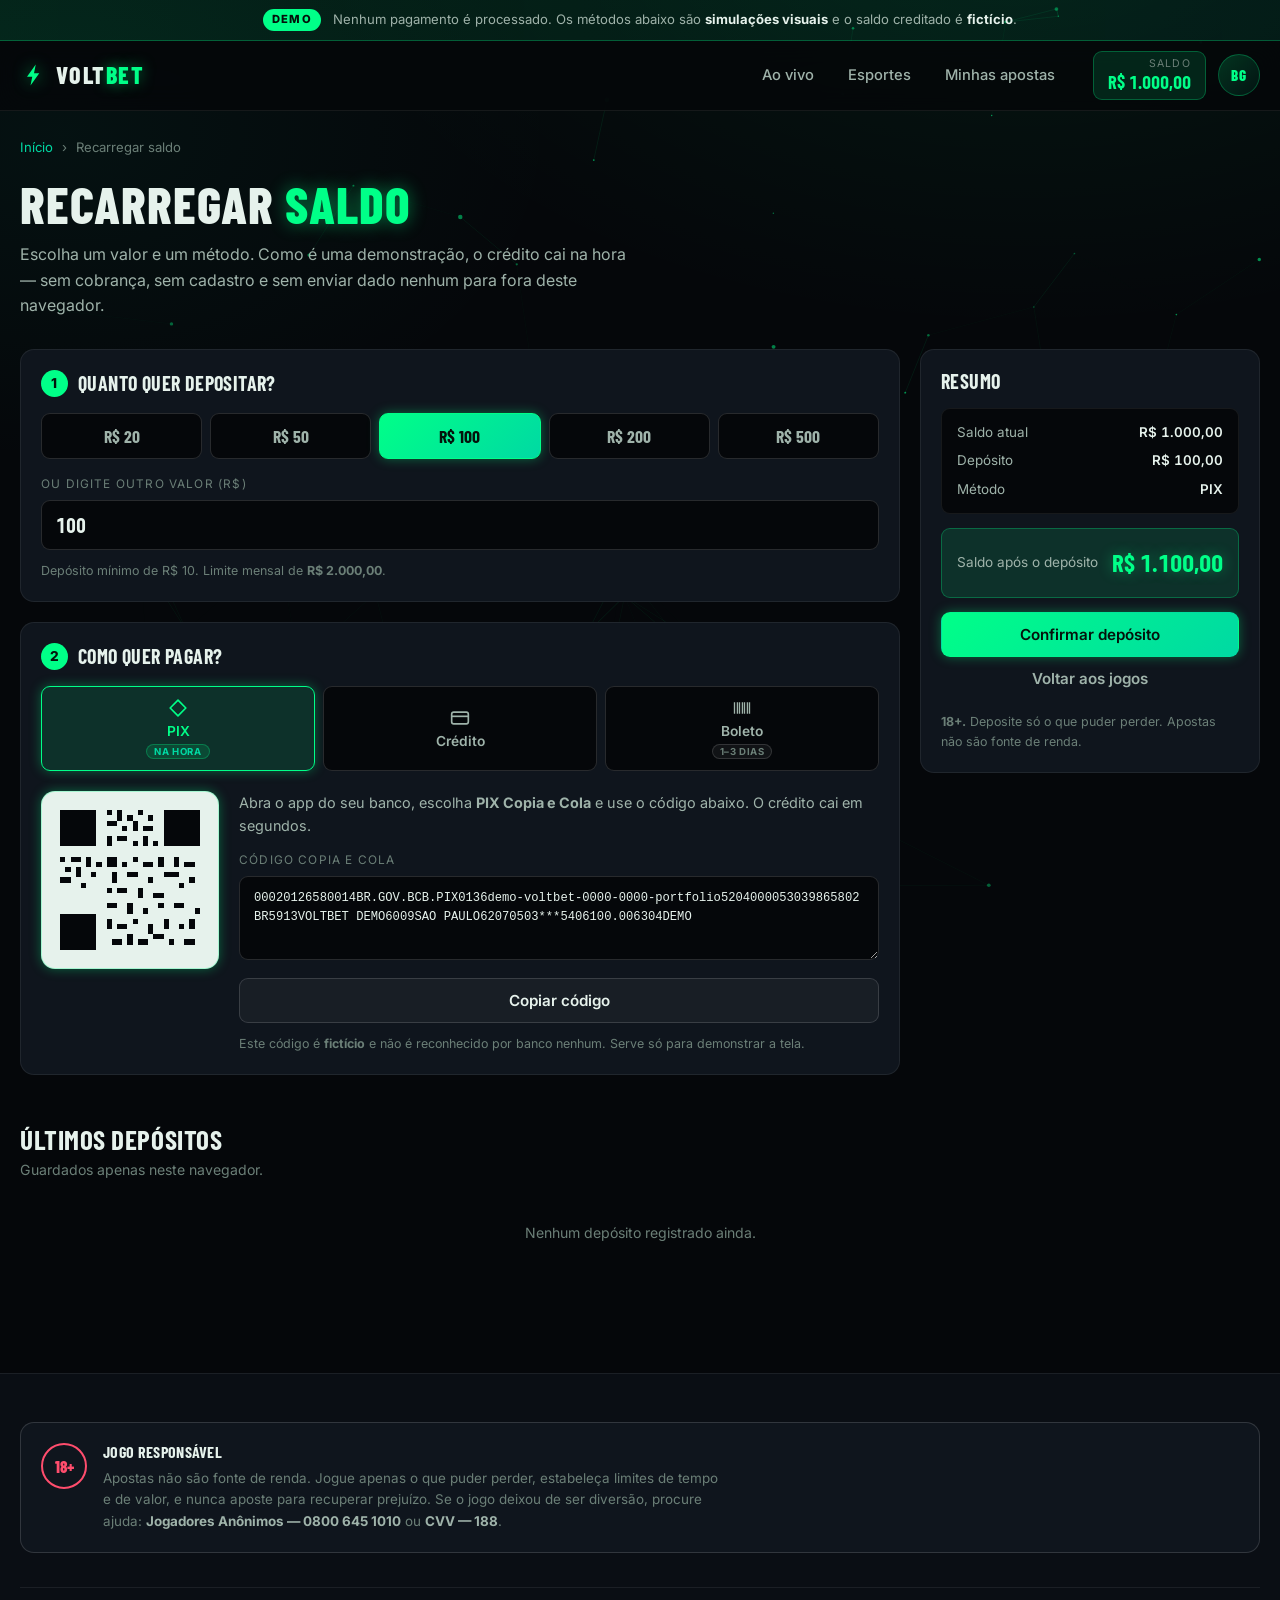
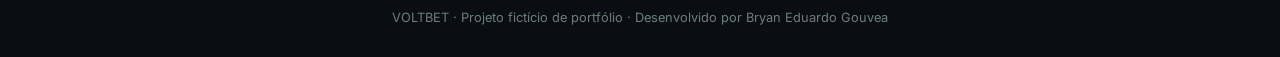
==== commit 8469ad6c: "VoltBet: saldo inicial de R$ 1.000 Um bilhão de reais tirava a graça da demonstração e era o texto m" ====
--- a/recarregar.html
+++ b/recarregar.html
@@ -54,7 +54,7 @@
       <div class="cabecalho__conta">
         <div class="saldo">
           <span class="saldo__rotulo">Saldo</span>
-          <strong class="saldo__valor" id="saldo-valor" aria-live="polite">R$&nbsp;500,00</strong>
+          <strong class="saldo__valor" id="saldo-valor" aria-live="polite">R$&nbsp;1.000,00</strong>
         </div>
 
         <button class="avatar" type="button" id="btn-perfil"
@@ -309,7 +309,7 @@
           <h2 class="cartao__titulo">Resumo</h2>
 
           <dl class="lista-dados lista-dados--bloco">
-            <div><dt>Saldo atual</dt><dd id="resumo-saldo-atual">R$&nbsp;500,00</dd></div>
+            <div><dt>Saldo atual</dt><dd id="resumo-saldo-atual">R$&nbsp;1.000,00</dd></div>
             <div><dt>Depósito</dt><dd id="resumo-deposito">R$&nbsp;100,00</dd></div>
             <div><dt>Método</dt><dd id="resumo-metodo">PIX</dd></div>
           </dl>
@@ -393,7 +393,7 @@
 
       <section class="painel-bloco painel-bloco--saldo">
         <span class="painel-bloco__rotulo">Saldo disponível</span>
-        <strong class="painel-bloco__saldo" id="perfil-saldo">R$&nbsp;500,00</strong>
+        <strong class="painel-bloco__saldo" id="perfil-saldo">R$&nbsp;1.000,00</strong>
         <a class="btn btn--principal btn--largo" href="index.html">Ir apostar</a>
       </section>
 
--- a/css/style.css
+++ b/css/style.css
@@ -1368,6 +1368,39 @@
    -------------------------------------------------------------------------- */
 
 /* ---- CELULAR: cupom vira barra fixa no rodapé que expande ---- */
+/* ---- CELULAR ---- */
+@media (max-width: 720px) {
+  /* Numa linha só o topo não cabe: logo, quatro links, saldo, botão e avatar
+     estouravam a largura da tela e ficavam cortados. Aqui ele vira duas linhas,
+     com a navegação embaixo, rolando na horizontal. */
+  .cabecalho__interno {
+    flex-wrap: wrap;
+    gap: 10px;
+    padding: 10px 14px;
+  }
+
+  .nav-principal {
+    order: 3;
+    width: 100%;
+    margin-left: 0;
+    overflow-x: auto;
+    scrollbar-width: none;
+  }
+  .nav-principal::-webkit-scrollbar { display: none; }
+  .nav-principal ul { width: max-content; gap: 2px; }
+  .nav-principal a { padding: 6px 10px; font-size: 0.85rem; }
+
+  .cabecalho__conta { margin-left: auto; gap: 8px; }
+
+  /* o saldo pode ser um número longo: encolhe para sobrar espaço */
+  .saldo { padding: 4px 10px; }
+  .saldo__rotulo { display: none; }
+  .saldo__valor { font-size: 0.9rem; }
+
+  .btn--pequeno { padding: 6px 10px; font-size: 0.78rem; }
+  .logo__texto { font-size: 1.1rem; }
+}
+
 @media (max-width: 1023px) {
   .cupom {
     position: fixed;
